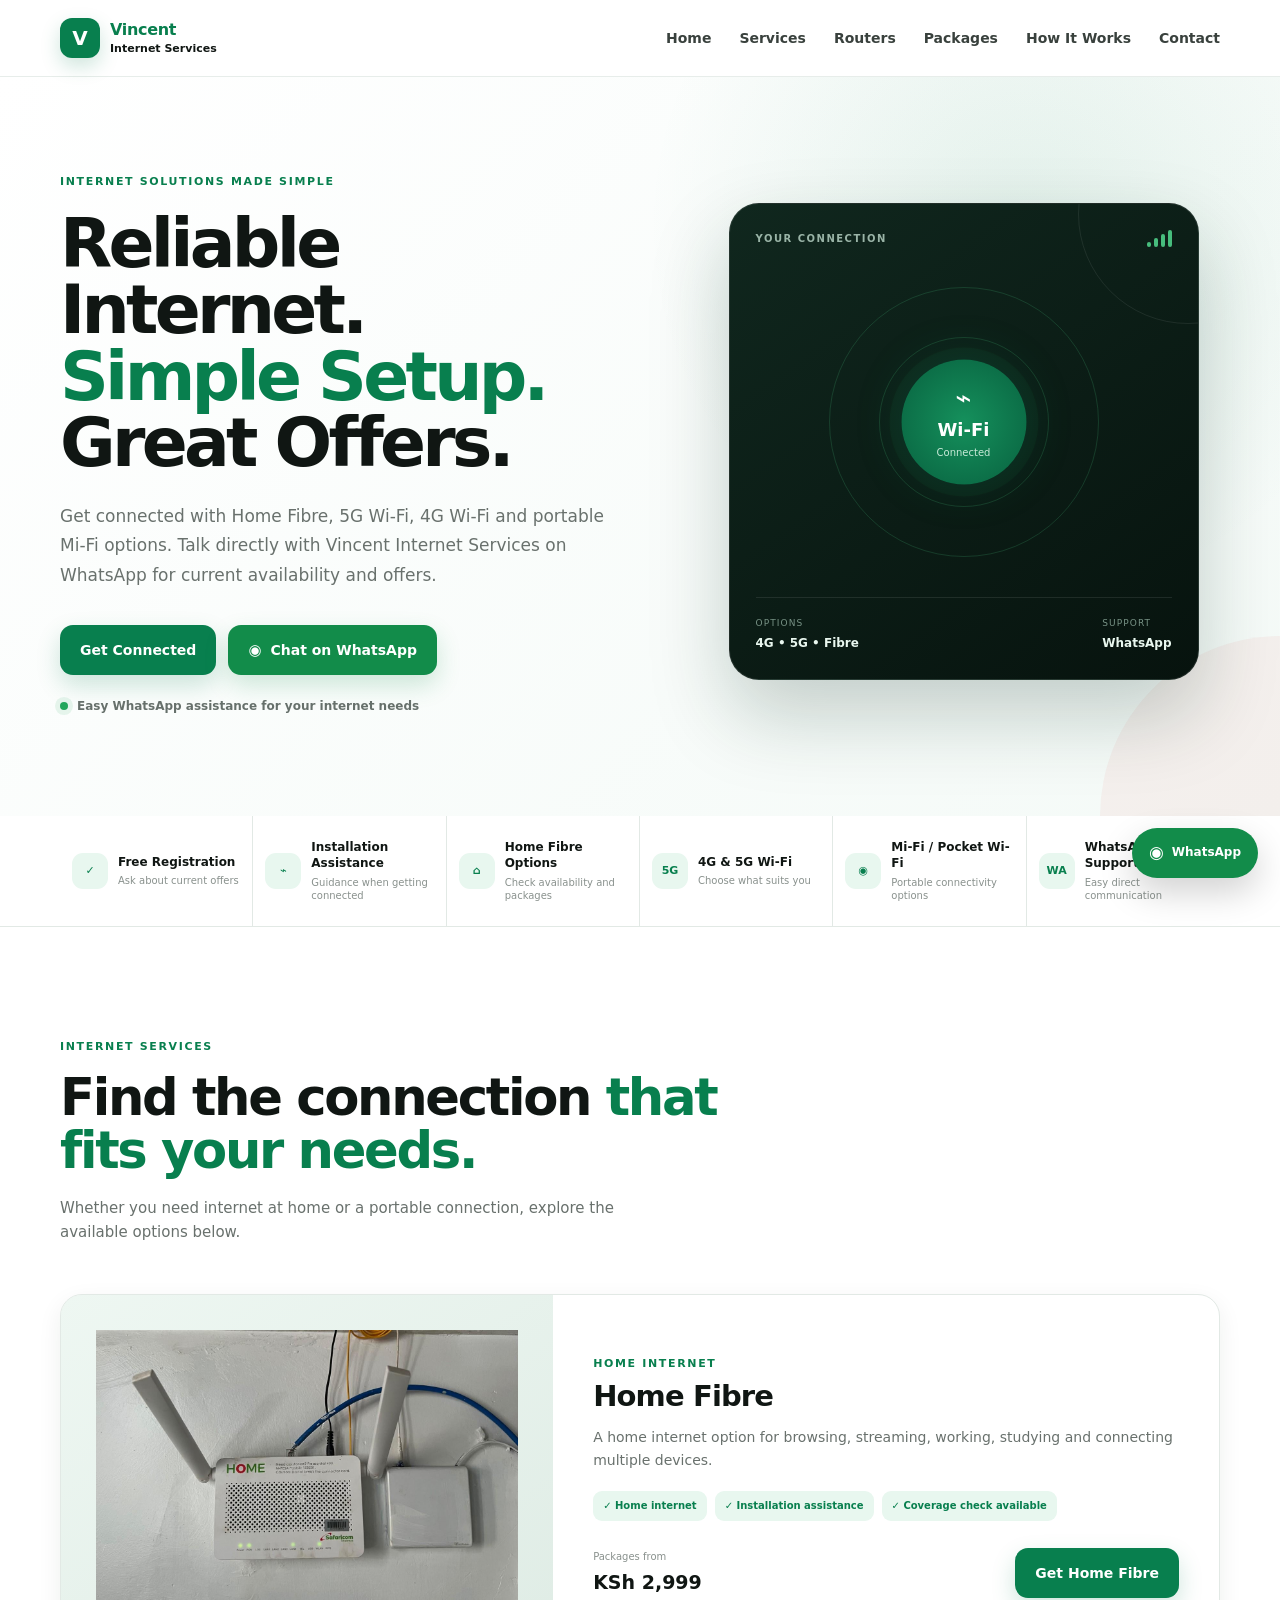
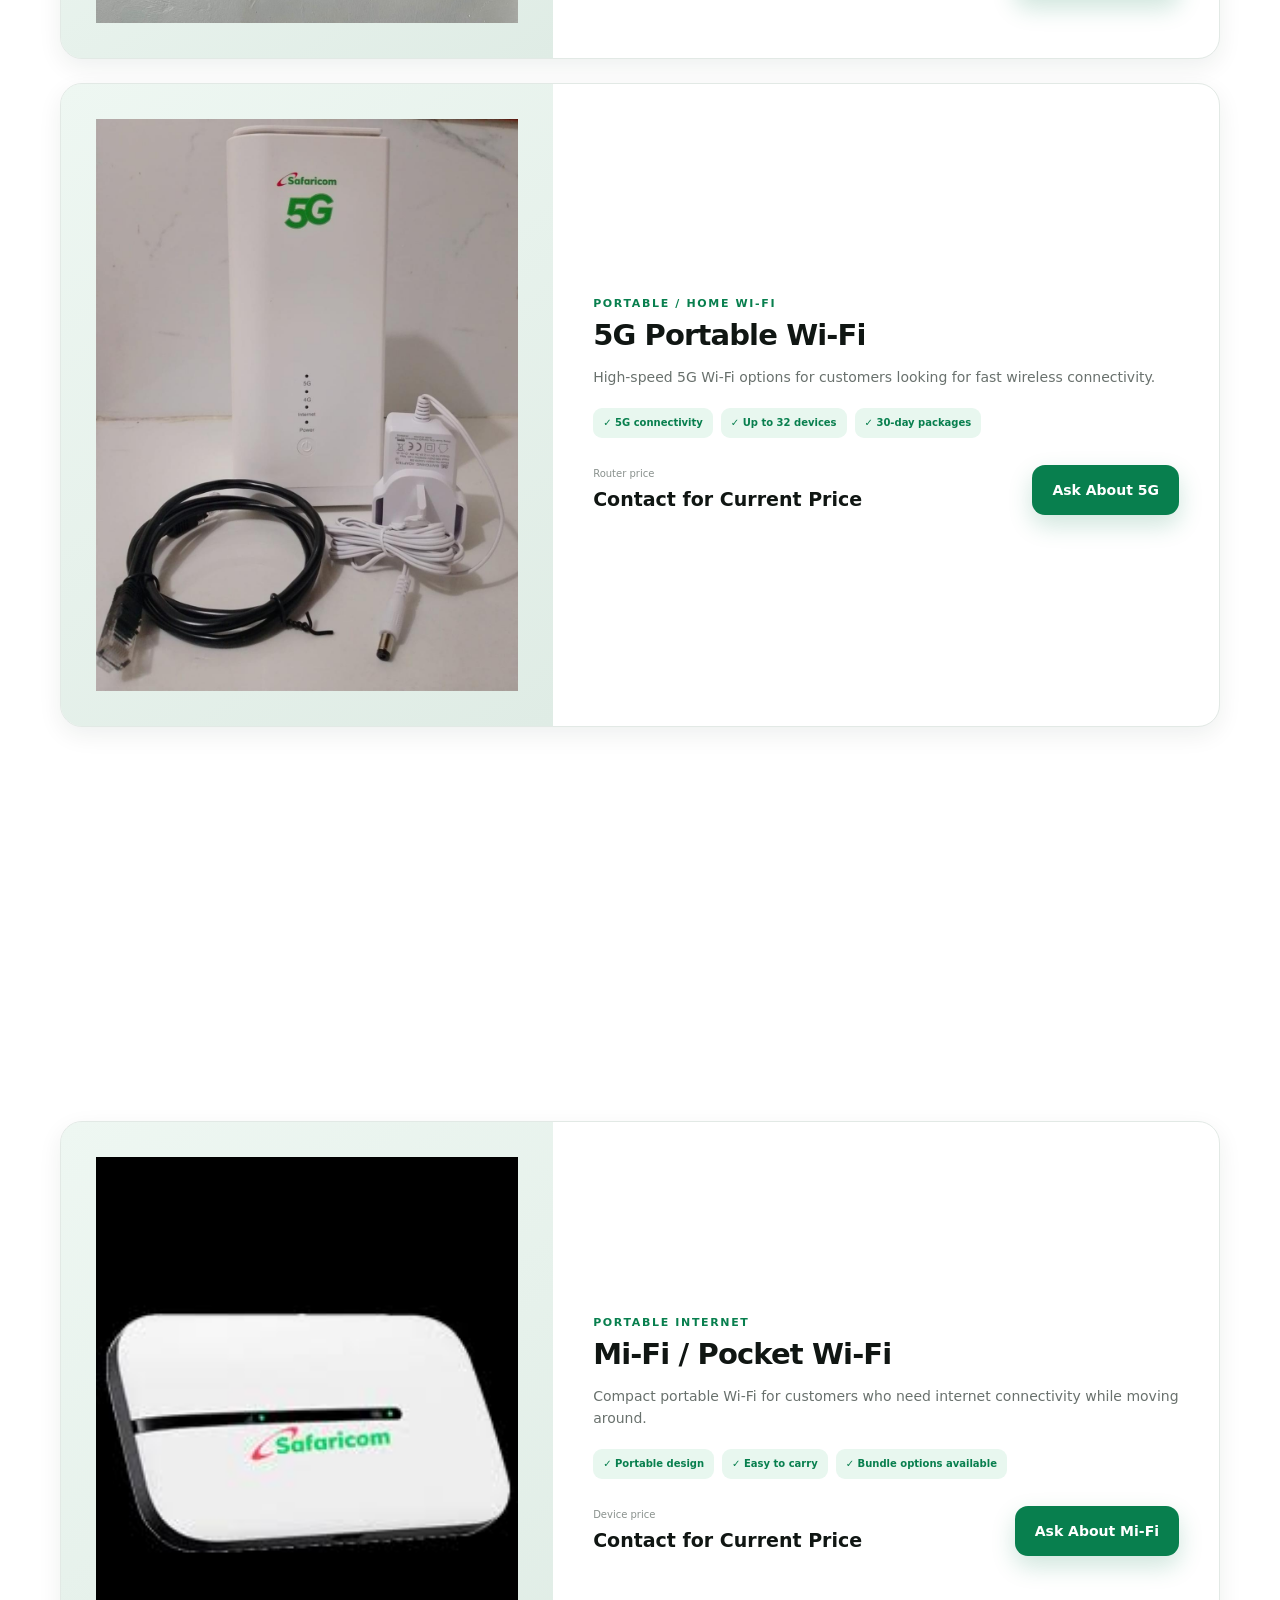
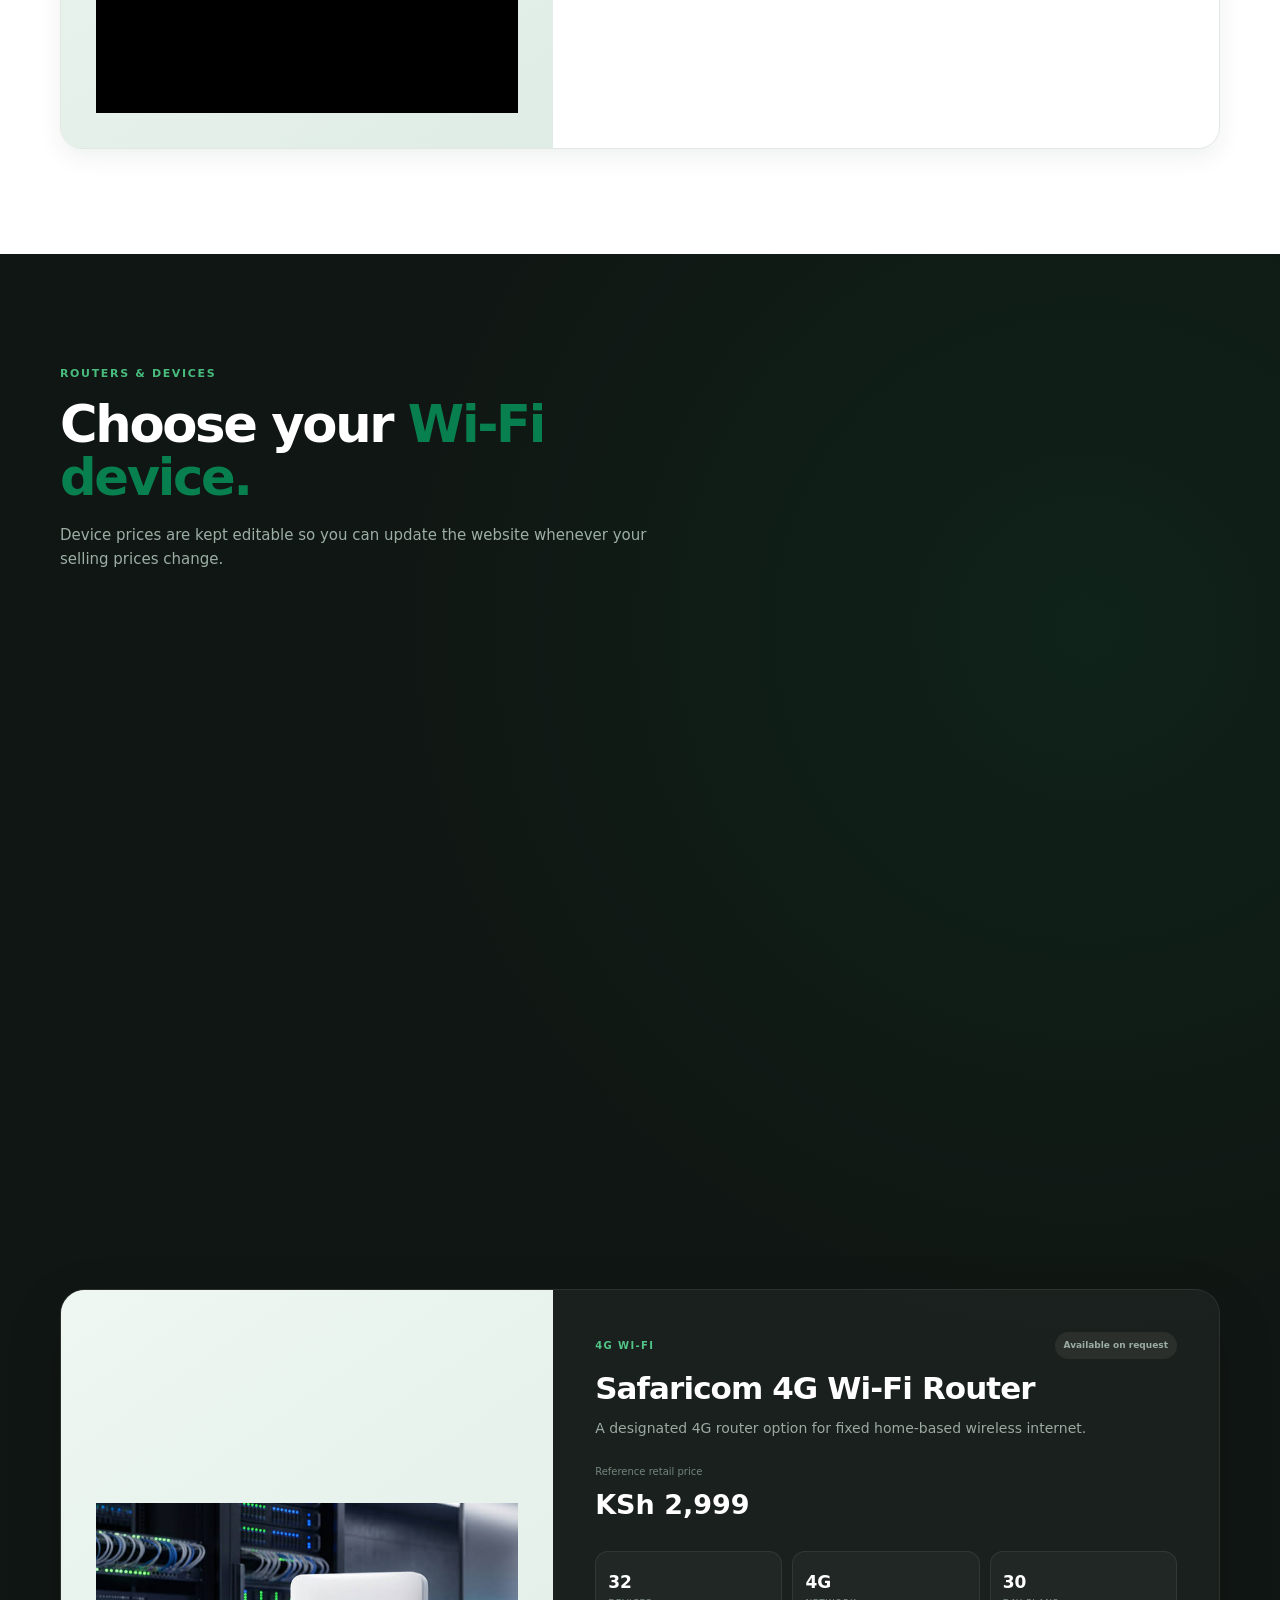
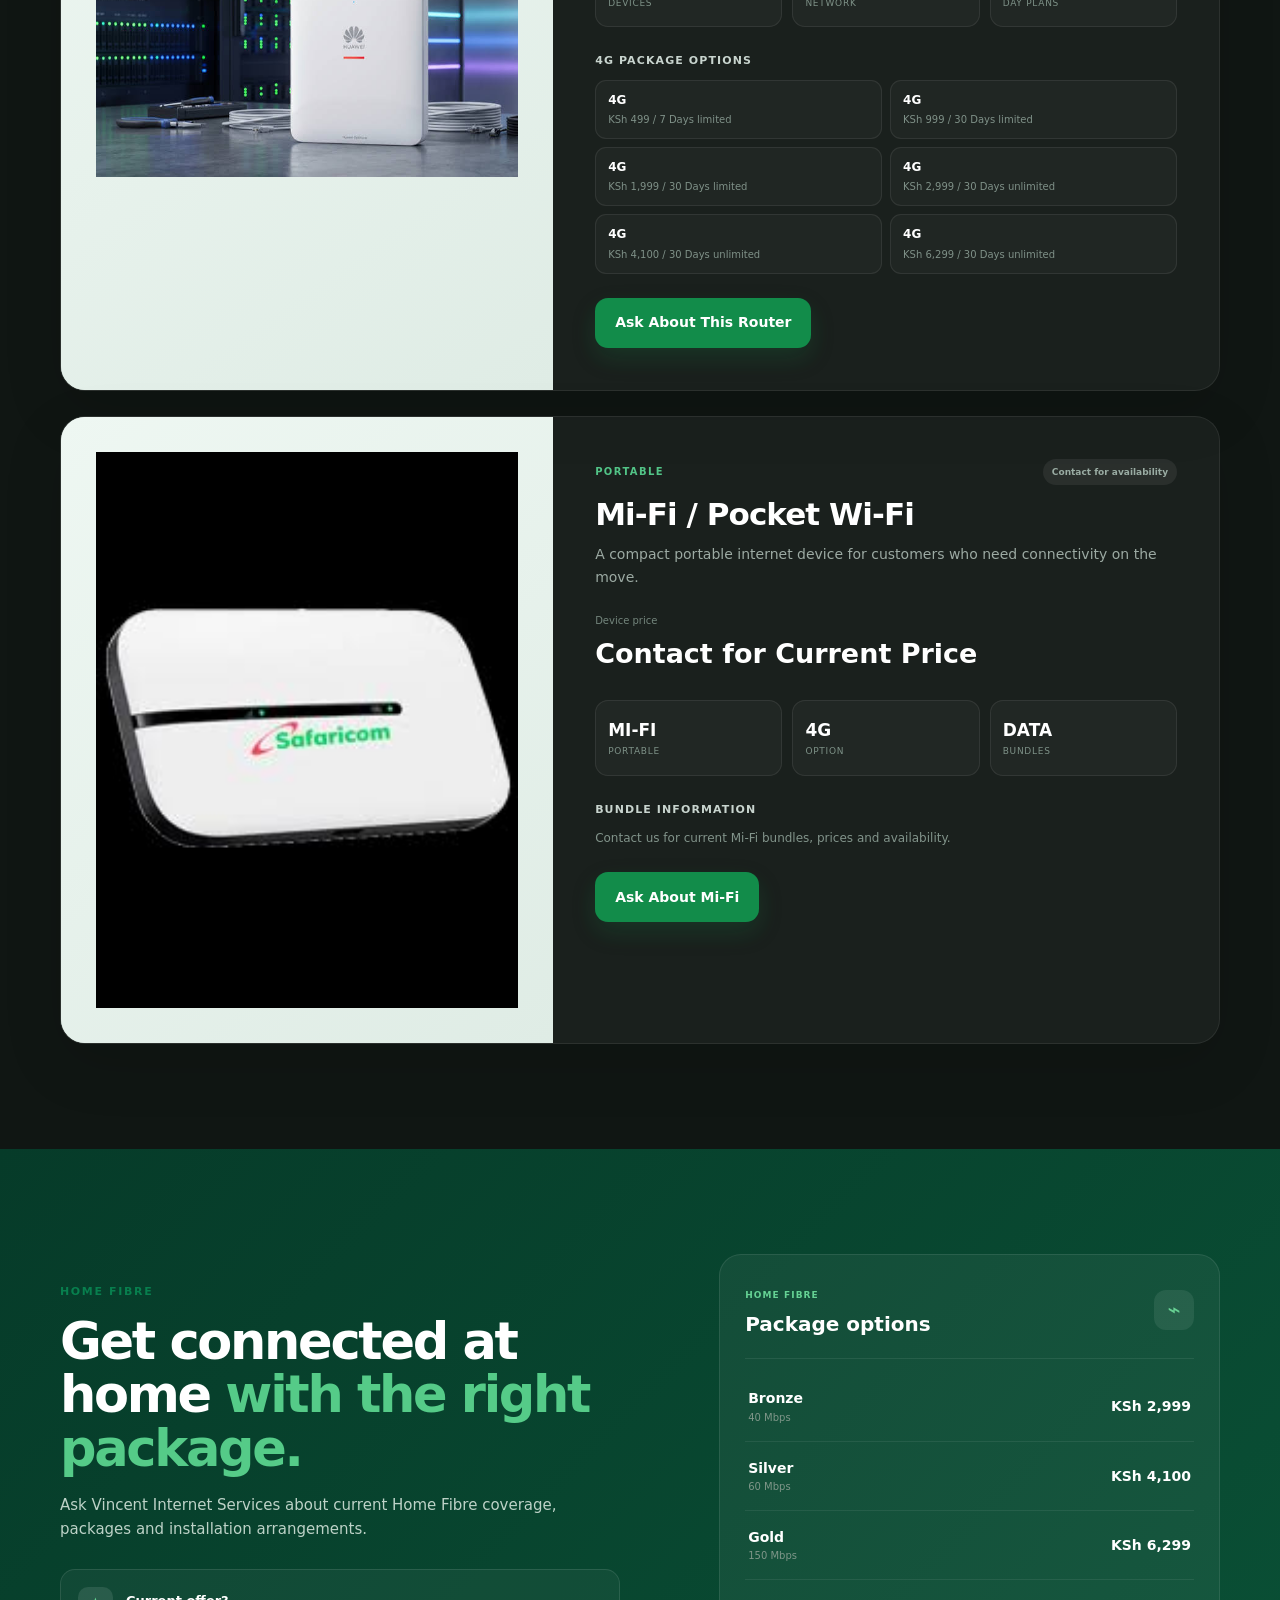
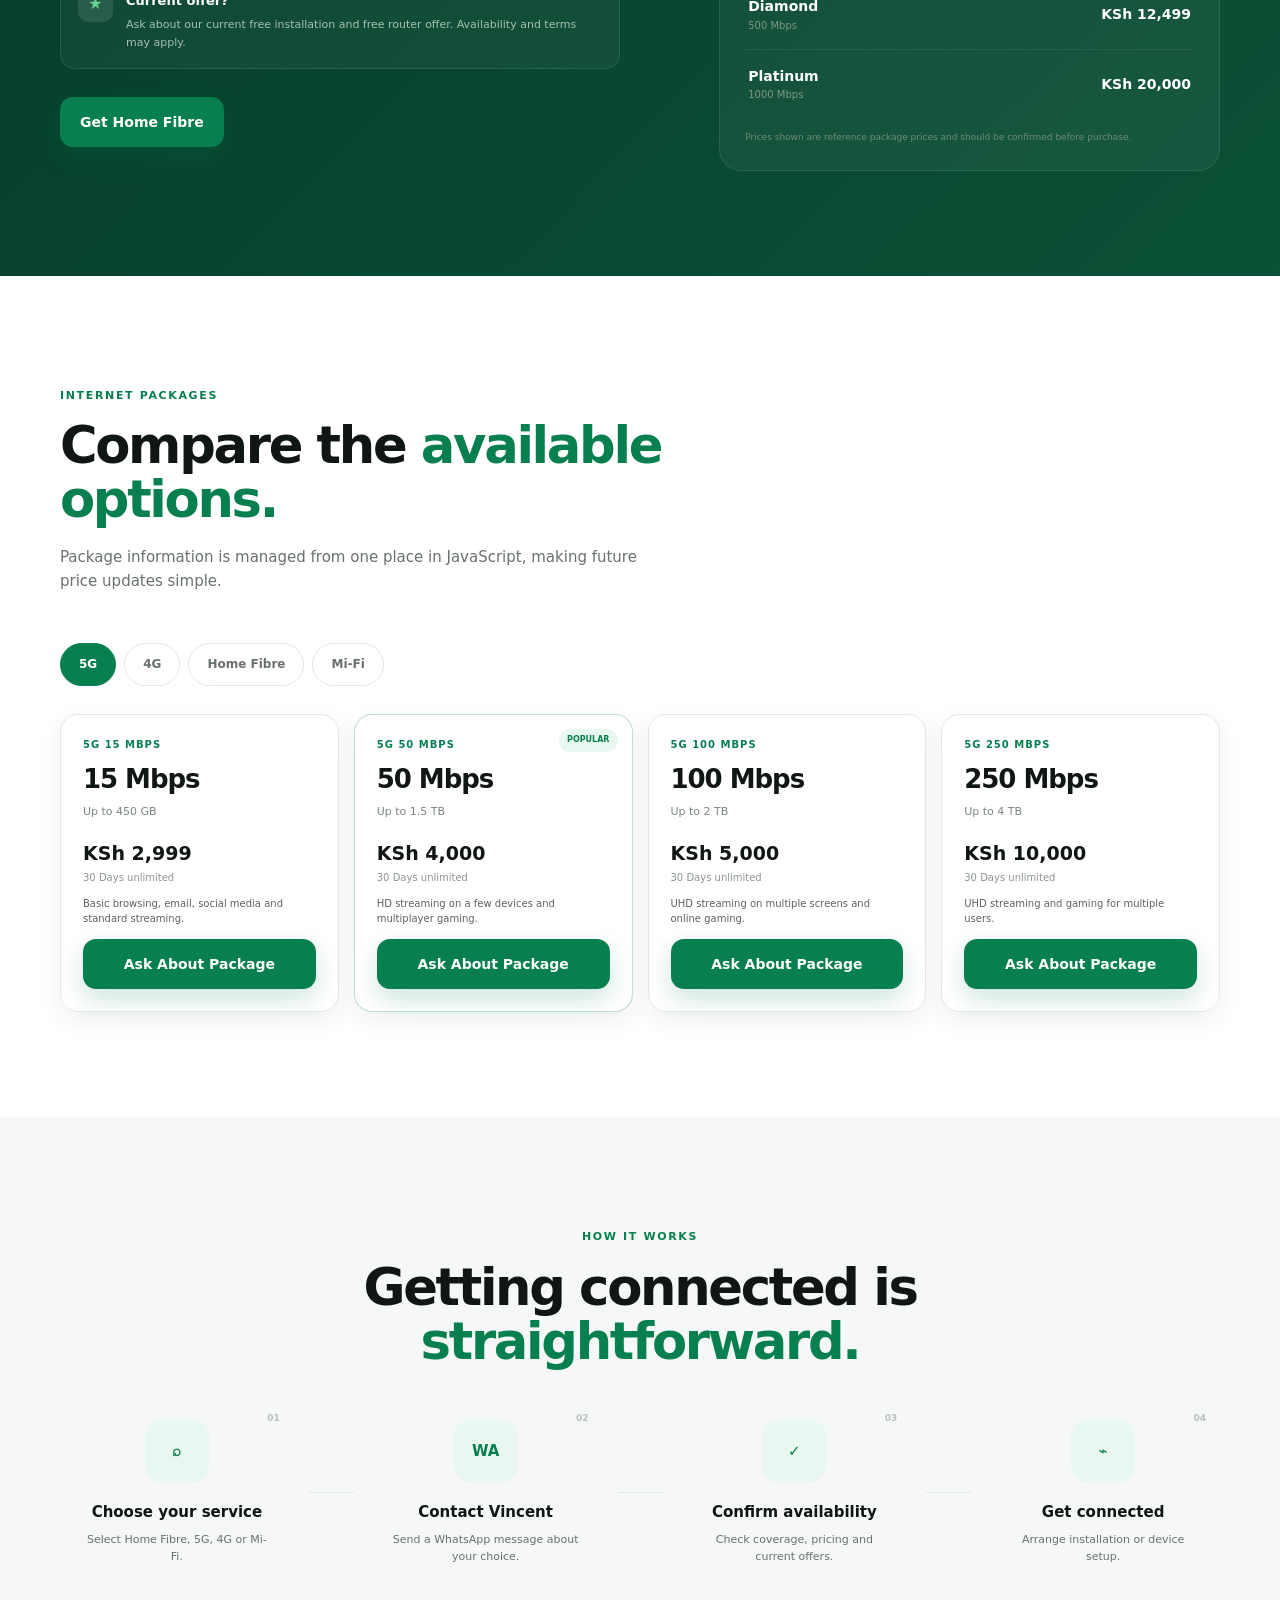
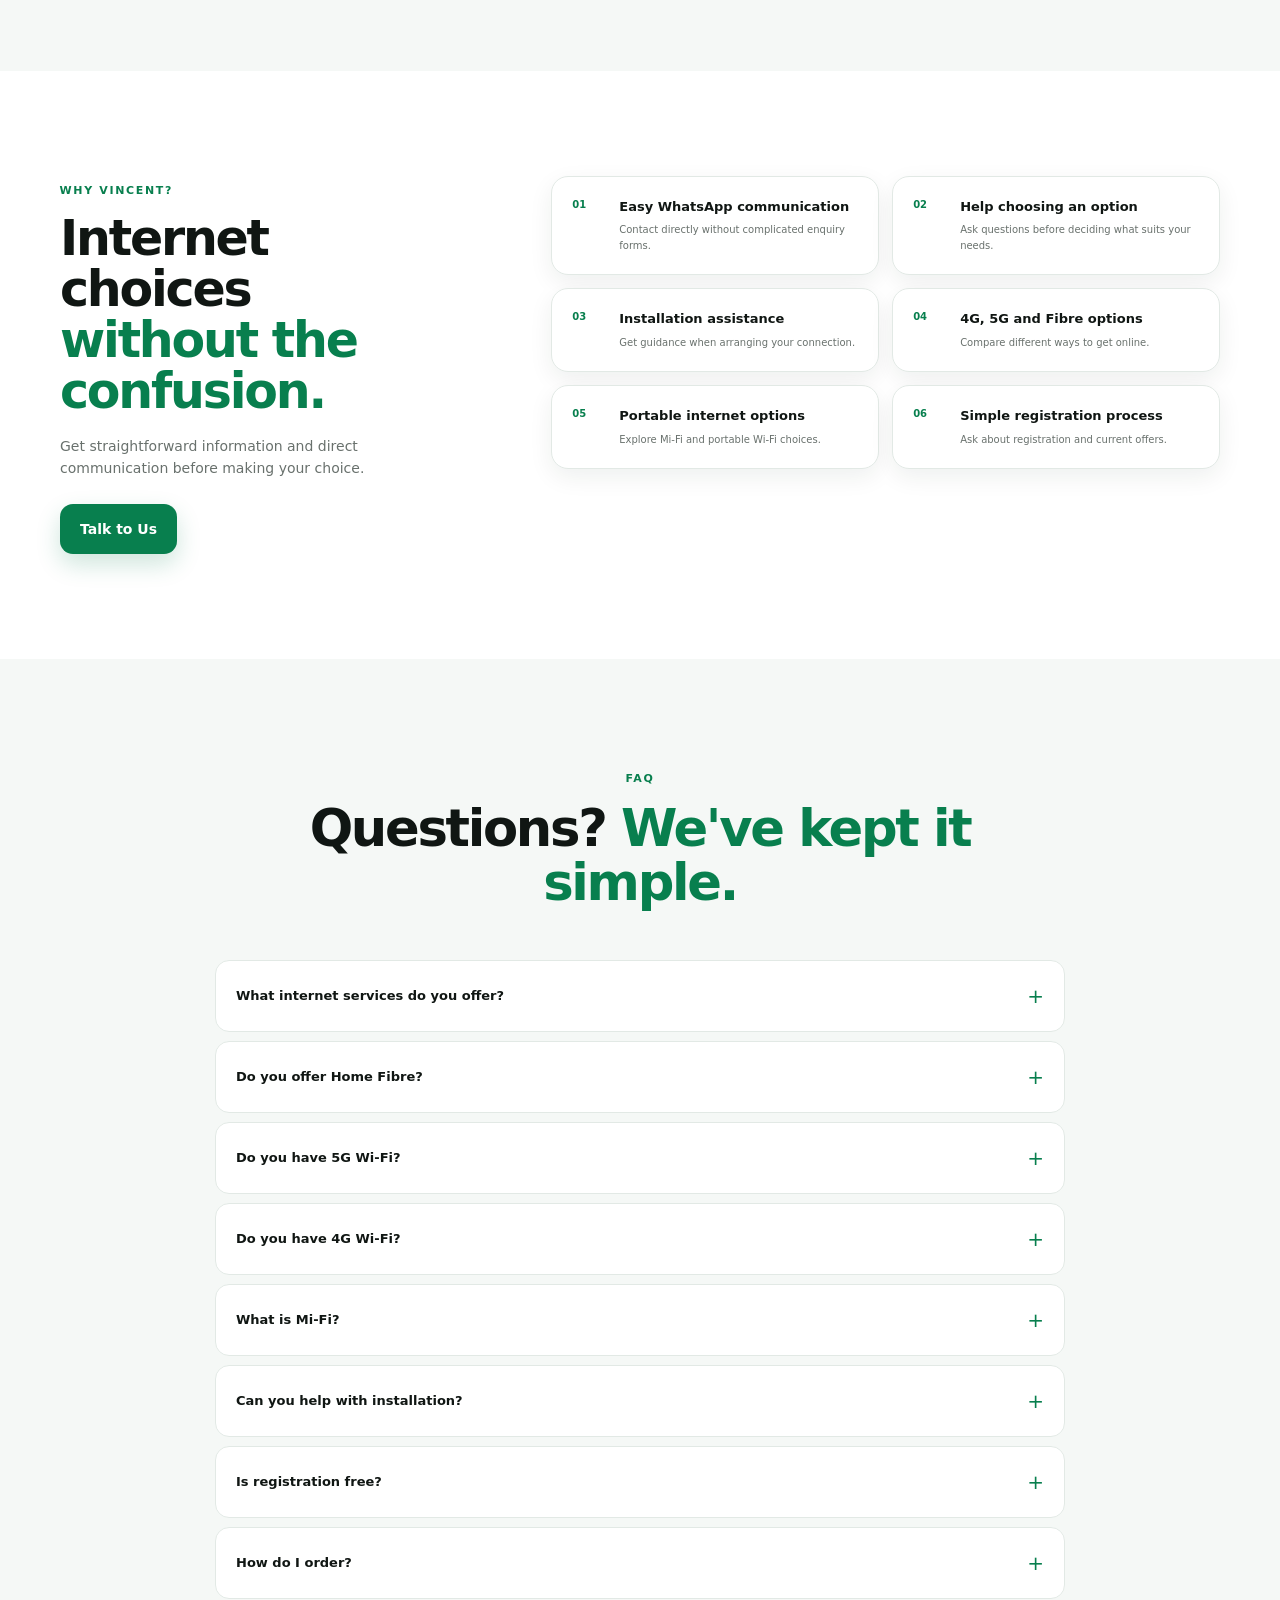
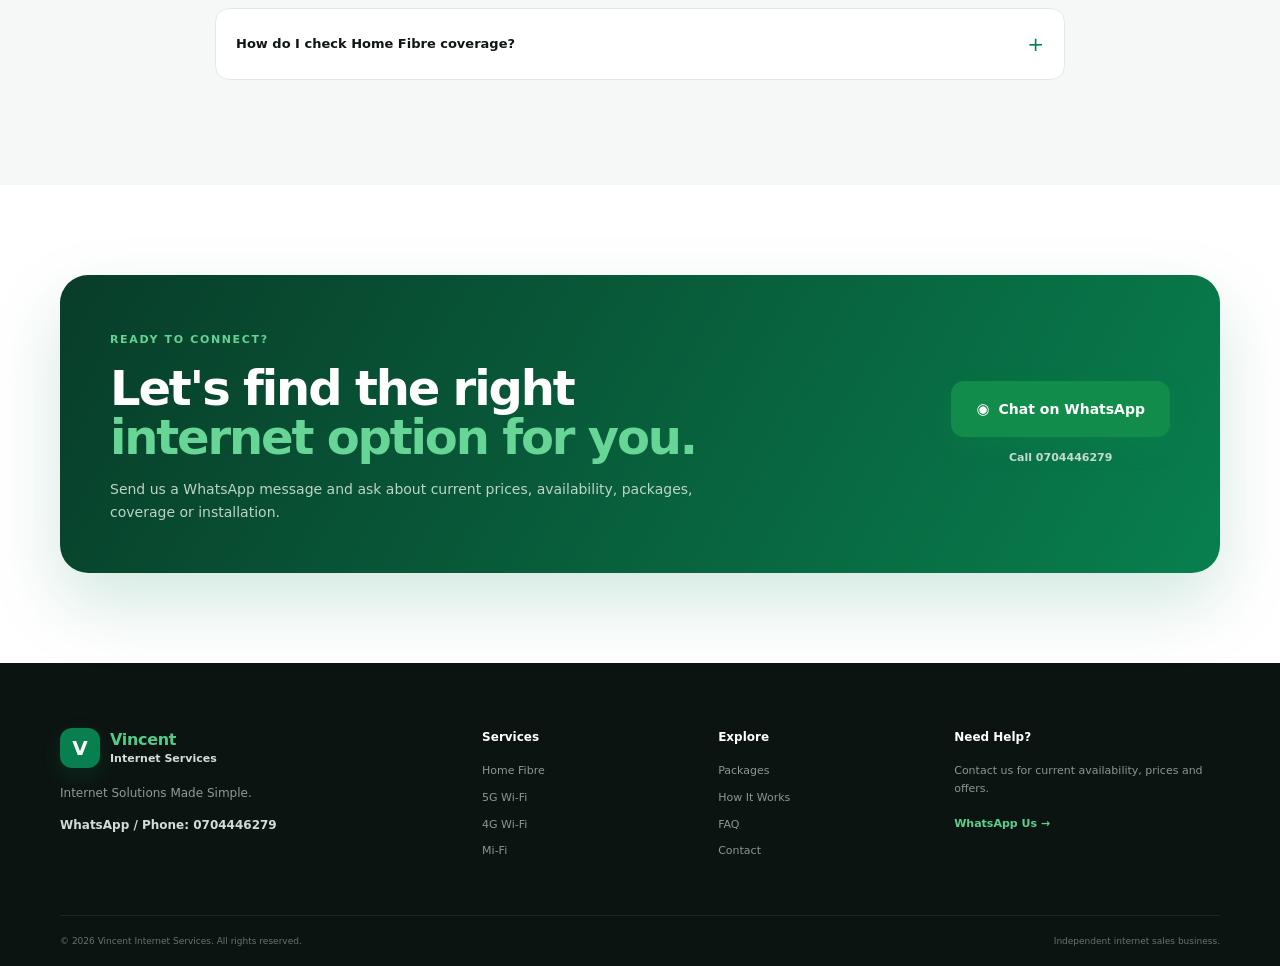
==== vincentinternetservice/vincent internet services/index.html @ bea6087c "Add files via upload" ====
<!DOCTYPE html>
<html lang="en">
<head>
    <meta charset="UTF-8">

    <meta
        name="viewport"
        content="width=device-width, initial-scale=1.0"
    >

    <meta
        name="description"
        content="Vincent Internet Services provides Home Fibre, 4G Wi-Fi, 5G Wi-Fi and Mi-Fi internet solutions with convenient WhatsApp support."
    >

    <meta
        name="theme-color"
        content="#087f4e"
    >

    <meta
        property="og:title"
        content="Vincent Internet Services | Home Fibre, 4G & 5G Wi-Fi Kenya"
    >

    <meta
        property="og:description"
        content="Explore Home Fibre, 4G Wi-Fi, 5G Wi-Fi and Mi-Fi options from Vincent Internet Services."
    >

    <meta
        property="og:type"
        content="website"
    >

    <!-- Replace this placeholder when the website has its own public image URL -->
    <meta
        property="og:image"
        content="images/social-preview.jpg"
    >

    <title>
        Vincent Internet Services | Home Fibre, 4G & 5G Wi-Fi Kenya
    </title>

    <link rel="stylesheet" href="style.css">
</head>

<body>

    <!-- =========================
         HEADER
    ========================== -->
    <header class="site-header" id="home">

        <div class="container nav-container">

            <a href="#home" class="brand" aria-label="Vincent Internet Services home">
                <span class="brand-mark">V</span>

                <span class="brand-text">
                    <strong>Vincent</strong>
                    <small>Internet Services</small>
                </span>
            </a>

            <button
                class="menu-toggle"
                id="menuToggle"
                type="button"
                aria-label="Open navigation menu"
                aria-expanded="false"
                aria-controls="mainNavigation"
            >
                <span></span>
                <span></span>
                <span></span>
            </button>

            <nav
                class="main-navigation"
                id="mainNavigation"
                aria-label="Main navigation"
            >
                <a href="#home">Home</a>
                <a href="#services">Services</a>
                <a href="#routers">Routers</a>
                <a href="#packages">Packages</a>
                <a href="#how-it-works">How It Works</a>
                <a href="#contact">Contact</a>
            </nav>

        </div>

    </header>


    <main>

        <!-- =========================
             HERO
        ========================== -->
        <section class="hero">

            <div class="container hero-grid">

                <div class="hero-content reveal">

                    <div class="eyebrow">
                        INTERNET SOLUTIONS MADE SIMPLE
                    </div>

                    <h1>
                        Reliable Internet.
                        <span>Simple Setup.</span>
                        Great Offers.
                    </h1>

                    <p class="hero-description">
                        Get connected with Home Fibre, 5G Wi-Fi,
                        4G Wi-Fi and portable Mi-Fi options.
                        Talk directly with Vincent Internet Services
                        on WhatsApp for current availability and offers.
                    </p>

                    <div class="hero-actions">

                        <a
                            href="#services"
                            class="btn btn-primary"
                        >
                            Get Connected
                        </a>

                        <a
                            href="#"
                            class="btn btn-whatsapp js-whatsapp"
                            data-message="Hello Vincent Internet Services, I would like to know more about your internet services."
                        >
                            <span class="wa-icon">◉</span>
                            Chat on WhatsApp
                        </a>

                    </div>

                    <div class="hero-note">
                        <span class="status-dot"></span>
                        Easy WhatsApp assistance for your internet needs
                    </div>

                </div>


                <div class="hero-visual reveal">

                    <div class="hero-card">

                        <div class="hero-card-top">
                            <span>YOUR CONNECTION</span>

                            <span class="signal-bars">
                                <i></i>
                                <i></i>
                                <i></i>
                                <i></i>
                            </span>
                        </div>

                        <div class="connection-orbit">

                            <div class="orbit orbit-one"></div>
                            <div class="orbit orbit-two"></div>

                            <div class="connection-core">
                                <span class="core-icon">⌁</span>
                                <strong>Wi-Fi</strong>
                                <small>Connected</small>
                            </div>

                        </div>

                        <div class="hero-card-bottom">

                            <div>
                                <small>OPTIONS</small>
                                <strong>4G • 5G • Fibre</strong>
                            </div>

                            <div>
                                <small>SUPPORT</small>
                                <strong>WhatsApp</strong>
                            </div>

                        </div>

                    </div>

                </div>

            </div>

        </section>


        <!-- =========================
             QUICK BENEFITS
        ========================== -->
        <section class="benefits">

            <div class="container benefits-grid">

                <div class="benefit-item reveal">
                    <span class="benefit-icon">✓</span>
                    <div>
                        <strong>Free Registration</strong>
                        <span>Ask about current offers</span>
                    </div>
                </div>

                <div class="benefit-item reveal">
                    <span class="benefit-icon">⌁</span>
                    <div>
                        <strong>Installation Assistance</strong>
                        <span>Guidance when getting connected</span>
                    </div>
                </div>

                <div class="benefit-item reveal">
                    <span class="benefit-icon">⌂</span>
                    <div>
                        <strong>Home Fibre Options</strong>
                        <span>Check availability and packages</span>
                    </div>
                </div>

                <div class="benefit-item reveal">
                    <span class="benefit-icon">5G</span>
                    <div>
                        <strong>4G & 5G Wi-Fi</strong>
                        <span>Choose what suits you</span>
                    </div>
                </div>

                <div class="benefit-item reveal">
                    <span class="benefit-icon">◉</span>
                    <div>
                        <strong>Mi-Fi / Pocket Wi-Fi</strong>
                        <span>Portable connectivity options</span>
                    </div>
                </div>

                <div class="benefit-item reveal">
                    <span class="benefit-icon">WA</span>
                    <div>
                        <strong>WhatsApp Support</strong>
                        <span>Easy direct communication</span>
                    </div>
                </div>

            </div>

        </section>


        <!-- =========================
             SERVICES
        ========================== -->
        <section class="section" id="services">

            <div class="container">

                <div class="section-heading reveal">

                    <span class="section-label">
                        INTERNET SERVICES
                    </span>

                    <h2>
                        Find the connection
                        <span>that fits your needs.</span>
                    </h2>

                    <p>
                        Whether you need internet at home or a portable
                        connection, explore the available options below.
                    </p>

                </div>


                <div class="service-list">

                    <!-- HOME FIBRE -->
                    <article class="service-card reveal">

                        <div class="service-image">

                            <img
                                src="images/home-fibre.jpg"
                                alt="Home Fibre internet service"
                                loading="lazy"
                                class="product-image"
                            >

                            <div class="image-fallback">
                                <span>HOME</span>
                                <strong>FIBRE</strong>
                            </div>

                        </div>

                        <div class="service-content">

                            <span class="card-label">
                                HOME INTERNET
                            </span>

                            <h3>Home Fibre</h3>

                            <p>
                                A home internet option for browsing,
                                streaming, working, studying and connecting
                                multiple devices.
                            </p>

                            <div class="feature-list">
                                <span>✓ Home internet</span>
                                <span>✓ Installation assistance</span>
                                <span>✓ Coverage check available</span>
                            </div>

                            <div class="service-bottom">

                                <div class="price-text">
                                    <small>Packages from</small>
                                    <strong>KSh 2,999</strong>
                                </div>

                                <a
                                    href="#"
                                    class="btn btn-primary js-whatsapp"
                                    data-message="Hello Vincent Internet Services, I would like to get Home Fibre. Please help me check coverage, available packages and installation."
                                >
                                    Get Home Fibre
                                </a>

                            </div>

                        </div>

                    </article>


                    <!-- 5G -->
                    <article class="service-card reveal">

                        <div class="service-image">

                            <img
                                src="images/5g-router.jpg"
                                alt="5G Wi-Fi router"
                                loading="lazy"
                                class="product-image"
                            >

                            <div class="image-fallback">
                                <span>5G</span>
                                <strong>WI-FI</strong>
                            </div>

                        </div>

                        <div class="service-content">

                            <span class="card-label">
                                PORTABLE / HOME WI-FI
                            </span>

                            <h3>5G Portable Wi-Fi</h3>

                            <p>
                                High-speed 5G Wi-Fi options for customers
                                looking for fast wireless connectivity.
                            </p>

                            <div class="feature-list">
                                <span>✓ 5G connectivity</span>
                                <span>✓ Up to 32 devices</span>
                                <span>✓ 30-day packages</span>
                            </div>

                            <div class="service-bottom">

                                <div class="price-text">
                                    <small>Router price</small>
                                    <strong data-product-price="router-5g">
                                        Contact
                                    </strong>
                                </div>

                                <a
                                    href="#"
                                    class="btn btn-primary js-whatsapp"
                                    data-message="Hello Vincent Internet Services, I am interested in the 5G Portable Wi-Fi Router. Please send me the current price, available packages and installation/setup information."
                                >
                                    Ask About 5G
                                </a>

                            </div>

                        </div>

                    </article>


                    <!-- 4G -->
                    <article class="service-card reveal">

                        <div class="service-image">

                            <img
                                src="images/4g-router.jpg"
                                alt="4G Wi-Fi router"
                                loading="lazy"
                                class="product-image"
                            >

                            <div class="image-fallback">
                                <span>4G</span>
                                <strong>WI-FI</strong>
                            </div>

                        </div>

                        <div class="service-content">

                            <span class="card-label">
                                HOME WI-FI
                            </span>

                            <h3>4G Wi-Fi</h3>

                            <p>
                                A fixed home-based wireless internet option
                                using 4G connectivity and a designated router.
                            </p>

                            <div class="feature-list">
                                <span>✓ 4G connectivity</span>
                                <span>✓ Up to 32 devices</span>
                                <span>✓ Multiple bundle options</span>
                            </div>

                            <div class="service-bottom">

                                <div class="price-text">
                                    <small>Router price</small>
                                    <strong data-product-price="router-4g">
                                        KSh 2,999
                                    </strong>
                                </div>

                                <a
                                    href="#"
                                    class="btn btn-primary js-whatsapp"
                                    data-message="Hello Vincent Internet Services, I am interested in the 4G Wi-Fi Router. Please send me the current price and available internet packages."
                                >
                                    Ask About 4G
                                </a>

                            </div>

                        </div>

                    </article>


                    <!-- MIFI -->
                    <article class="service-card reveal">

                        <div class="service-image">

                            <img
                                src="images/mifi.jpg"
                                alt="Mi-Fi pocket Wi-Fi device"
                                loading="lazy"
                                class="product-image"
                            >

                            <div class="image-fallback">
                                <span>MI-FI</span>
                                <strong>POCKET</strong>
                            </div>

                        </div>

                        <div class="service-content">

                            <span class="card-label">
                                PORTABLE INTERNET
                            </span>

                            <h3>Mi-Fi / Pocket Wi-Fi</h3>

                            <p>
                                Compact portable Wi-Fi for customers who need
                                internet connectivity while moving around.
                            </p>

                            <div class="feature-list">
                                <span>✓ Portable design</span>
                                <span>✓ Easy to carry</span>
                                <span>✓ Bundle options available</span>
                            </div>

                            <div class="service-bottom">

                                <div class="price-text">
                                    <small>Device price</small>
                                    <strong data-product-price="mifi">
                                        Contact for Current Price
                                    </strong>
                                </div>

                                <a
                                    href="#"
                                    class="btn btn-primary js-whatsapp"
                                    data-message="Hello Vincent Internet Services, I am interested in a Mi-Fi / Pocket Wi-Fi. Please send me the current price and available bundles."
                                >
                                    Ask About Mi-Fi
                                </a>

                            </div>

                        </div>

                    </article>

                </div>

            </div>

        </section>


        <!-- =========================
             ROUTERS
        ========================== -->
        <section class="section section-dark" id="routers">

            <div class="container">

                <div class="section-heading light reveal">

                    <span class="section-label">
                        ROUTERS & DEVICES
                    </span>

                    <h2>
                        Choose your
                        <span>Wi-Fi device.</span>
                    </h2>

                    <p>
                        Device prices are kept editable so you can update
                        the website whenever your selling prices change.
                    </p>

                </div>


                <div class="product-stack">

                    <!-- 5G ROUTER -->
                    <article class="product-card reveal">

                        <div class="product-photo">

                            <img
                                src="images/5g-router.jpg"
                                alt="Safaricom 5G Wi-Fi Router"
                                loading="lazy"
                                class="product-image"
                            >

                            <div class="image-fallback">
                                <span>5G</span>
                                <strong>ROUTER</strong>
                            </div>

                        </div>

                        <div class="product-details">

                            <div class="product-header">

                                <span class="product-tag">
                                    5G WI-FI
                                </span>

                                <span class="availability">
                                    Available on request
                                </span>

                            </div>

                            <h3>Safaricom 5G Wi-Fi Router</h3>

                            <p>
                                A 5G Wi-Fi router option designed for
                                wireless home connectivity.
                            </p>

                            <div class="product-price">

                                <small>Device price</small>

                                <strong data-product-price="router-5g">
                                    Contact for Current Price
                                </strong>

                            </div>

                            <div class="product-features">

                                <div>
                                    <span>32</span>
                                    <small>devices</small>
                                </div>

                                <div>
                                    <span>5G</span>
                                    <small>connectivity</small>
                                </div>

                                <div>
                                    <span>30</span>
                                    <small>day plans</small>
                                </div>

                            </div>

                            <div class="product-plans">

                                <h4>Available 5G packages</h4>

                                <div id="router5gPlans" class="mini-plans">
                                    <!-- Generated by JavaScript -->
                                </div>

                            </div>

                            <a
                                href="#"
                                class="btn btn-whatsapp js-whatsapp"
                                data-message="Hello Vincent Internet Services, I am interested in the 5G Portable Wi-Fi Router. Please send me the current price, available packages and installation/setup information."
                            >
                                Ask About This Router
                            </a>

                        </div>

                    </article>


                    <!-- 4G ROUTER -->
                    <article class="product-card reveal">

                        <div class="product-photo">

                            <img
                                src="images/4g-router.jpg"
                                alt="Safaricom 4G Wi-Fi Router"
                                loading="lazy"
                                class="product-image"
                            >

                            <div class="image-fallback">
                                <span>4G</span>
                                <strong>ROUTER</strong>
                            </div>

                        </div>

                        <div class="product-details">

                            <div class="product-header">

                                <span class="product-tag">
                                    4G WI-FI
                                </span>

                                <span class="availability">
                                    Available on request
                                </span>

                            </div>

                            <h3>Safaricom 4G Wi-Fi Router</h3>

                            <p>
                                A designated 4G router option for fixed
                                home-based wireless internet.
                            </p>

                            <div class="product-price">

                                <small>Reference retail price</small>

                                <strong data-product-price="router-4g">
                                    KSh 2,999
                                </strong>

                            </div>

                            <div class="product-features">

                                <div>
                                    <span>32</span>
                                    <small>devices</small>
                                </div>

                                <div>
                                    <span>4G</span>
                                    <small>network</small>
                                </div>

                                <div>
                                    <span>30</span>
                                    <small>day plans</small>
                                </div>

                            </div>

                            <div class="product-plans">

                                <h4>4G package options</h4>

                                <div id="router4gPlans" class="mini-plans">
                                    <!-- Generated by JavaScript -->
                                </div>

                            </div>

                            <a
                                href="#"
                                class="btn btn-whatsapp js-whatsapp"
                                data-message="Hello Vincent Internet Services, I am interested in the 4G Wi-Fi Router. Please send me the current price and available internet packages."
                            >
                                Ask About This Router
                            </a>

                        </div>

                    </article>


                    <!-- MIFI -->
                    <article class="product-card reveal">

                        <div class="product-photo">

                            <img
                                src="images/mifi.jpg"
                                alt="Mi-Fi Pocket Wi-Fi device"
                                loading="lazy"
                                class="product-image"
                            >

                            <div class="image-fallback">
                                <span>MI-FI</span>
                                <strong>DEVICE</strong>
                            </div>

                        </div>

                        <div class="product-details">

                            <div class="product-header">

                                <span class="product-tag">
                                    PORTABLE
                                </span>

                                <span class="availability">
                                    Contact for availability
                                </span>

                            </div>

                            <h3>Mi-Fi / Pocket Wi-Fi</h3>

                            <p>
                                A compact portable internet device for
                                customers who need connectivity on the move.
                            </p>

                            <div class="product-price">

                                <small>Device price</small>

                                <strong data-product-price="mifi">
                                    Contact for Current Price
                                </strong>

                            </div>

                            <div class="product-features">

                                <div>
                                    <span>MI-FI</span>
                                    <small>portable</small>
                                </div>

                                <div>
                                    <span>4G</span>
                                    <small>option</small>
                                </div>

                                <div>
                                    <span>DATA</span>
                                    <small>bundles</small>
                                </div>

                            </div>

                            <div class="product-plans">

                                <h4>Bundle information</h4>

                                <p class="contact-price">
                                    Contact us for current Mi-Fi bundles,
                                    prices and availability.
                                </p>

                            </div>

                            <a
                                href="#"
                                class="btn btn-whatsapp js-whatsapp"
                                data-message="Hello Vincent Internet Services, I am interested in a Mi-Fi / Pocket Wi-Fi. Please send me the current price and available bundles."
                            >
                                Ask About Mi-Fi
                            </a>

                        </div>

                    </article>

                </div>

            </div>

        </section>


        <!-- =========================
             HOME FIBRE OFFER
        ========================== -->
        <section class="fibre-offer">

            <div class="container fibre-grid">

                <div class="fibre-copy reveal">

                    <span class="section-label">
                        HOME FIBRE
                    </span>

                    <h2>
                        Get connected at home
                        <span>with the right package.</span>
                    </h2>

                    <p>
                        Ask Vincent Internet Services about current
                        Home Fibre coverage, packages and installation
                        arrangements.
                    </p>

                    <div class="offer-box">

                        <span class="offer-icon">★</span>

                        <div>
                            <strong>
                                Current offer?
                            </strong>

                            <p>
                                Ask about our current free installation
                                and free router offer. Availability and
                                terms may apply.
                            </p>
                        </div>

                    </div>

                    <a
                        href="#"
                        class="btn btn-primary js-whatsapp"
                        data-message="Hello Vincent Internet Services, I would like to get Home Fibre. Please help me check coverage, available packages and installation."
                    >
                        Get Home Fibre
                    </a>

                </div>


                <div class="fibre-card reveal">

                    <div class="fibre-card-header">

                        <div>
                            <small>HOME FIBRE</small>
                            <h3>Package options</h3>
                        </div>

                        <span class="wifi-symbol">⌁</span>

                    </div>

                    <div id="fibrePlans" class="fibre-plans">
                        <!-- Generated by JavaScript -->
                    </div>

                    <p class="small-disclaimer">
                        Prices shown are reference package prices and
                        should be confirmed before purchase.
                    </p>

                </div>

            </div>

        </section>


        <!-- =========================
             PACKAGES
        ========================== -->
        <section class="section" id="packages">

            <div class="container">

                <div class="section-heading reveal">

                    <span class="section-label">
                        INTERNET PACKAGES
                    </span>

                    <h2>
                        Compare the
                        <span>available options.</span>
                    </h2>

                    <p>
                        Package information is managed from one place
                        in JavaScript, making future price updates simple.
                    </p>

                </div>


                <div class="package-tabs reveal">

                    <button
                        type="button"
                        class="package-tab active"
                        data-package-tab="5g"
                    >
                        5G
                    </button>

                    <button
                        type="button"
                        class="package-tab"
                        data-package-tab="4g"
                    >
                        4G
                    </button>

                    <button
                        type="button"
                        class="package-tab"
                        data-package-tab="fibre"
                    >
                        Home Fibre
                    </button>

                    <button
                        type="button"
                        class="package-tab"
                        data-package-tab="mifi"
                    >
                        Mi-Fi
                    </button>

                </div>


                <div
                    id="packageContent"
                    class="package-grid reveal"
                >
                    <!-- Generated by JavaScript -->
                </div>

            </div>

        </section>


        <!-- =========================
             HOW IT WORKS
        ========================== -->
        <section class="section section-soft" id="how-it-works">

            <div class="container">

                <div class="section-heading centered reveal">

                    <span class="section-label">
                        HOW IT WORKS
                    </span>

                    <h2>
                        Getting connected is
                        <span>straightforward.</span>
                    </h2>

                </div>


                <div class="steps">

                    <div class="step reveal">

                        <span class="step-number">01</span>

                        <div class="step-icon">⌕</div>

                        <h3>Choose your service</h3>

                        <p>
                            Select Home Fibre, 5G, 4G or Mi-Fi.
                        </p>

                    </div>


                    <div class="step-line"></div>


                    <div class="step reveal">

                        <span class="step-number">02</span>

                        <div class="step-icon">WA</div>

                        <h3>Contact Vincent</h3>

                        <p>
                            Send a WhatsApp message about your choice.
                        </p>

                    </div>


                    <div class="step-line"></div>


                    <div class="step reveal">

                        <span class="step-number">03</span>

                        <div class="step-icon">✓</div>

                        <h3>Confirm availability</h3>

                        <p>
                            Check coverage, pricing and current offers.
                        </p>

                    </div>


                    <div class="step-line"></div>


                    <div class="step reveal">

                        <span class="step-number">04</span>

                        <div class="step-icon">⌁</div>

                        <h3>Get connected</h3>

                        <p>
                            Arrange installation or device setup.
                        </p>

                    </div>

                </div>

            </div>

        </section>


        <!-- =========================
             WHY CHOOSE US
        ========================== -->
        <section class="section">

            <div class="container why-grid">

                <div class="why-intro reveal">

                    <span class="section-label">
                        WHY VINCENT?
                    </span>

                    <h2>
                        Internet choices
                        <span>without the confusion.</span>
                    </h2>

                    <p>
                        Get straightforward information and direct
                        communication before making your choice.
                    </p>

                    <a
                        href="#"
                        class="btn btn-primary js-whatsapp"
                        data-message="Hello Vincent Internet Services, I would like to know more about your internet services."
                    >
                        Talk to Us
                    </a>

                </div>


                <div class="why-list">

                    <div class="why-item reveal">
                        <span>01</span>
                        <div>
                            <h3>Easy WhatsApp communication</h3>
                            <p>
                                Contact directly without complicated
                                enquiry forms.
                            </p>
                        </div>
                    </div>

                    <div class="why-item reveal">
                        <span>02</span>
                        <div>
                            <h3>Help choosing an option</h3>
                            <p>
                                Ask questions before deciding what suits
                                your needs.
                            </p>
                        </div>
                    </div>

                    <div class="why-item reveal">
                        <span>03</span>
                        <div>
                            <h3>Installation assistance</h3>
                            <p>
                                Get guidance when arranging your connection.
                            </p>
                        </div>
                    </div>

                    <div class="why-item reveal">
                        <span>04</span>
                        <div>
                            <h3>4G, 5G and Fibre options</h3>
                            <p>
                                Compare different ways to get online.
                            </p>
                        </div>
                    </div>

                    <div class="why-item reveal">
                        <span>05</span>
                        <div>
                            <h3>Portable internet options</h3>
                            <p>
                                Explore Mi-Fi and portable Wi-Fi choices.
                            </p>
                        </div>
                    </div>

                    <div class="why-item reveal">
                        <span>06</span>
                        <div>
                            <h3>Simple registration process</h3>
                            <p>
                                Ask about registration and current offers.
                            </p>
                        </div>
                    </div>

                </div>

            </div>

        </section>


        <!-- =========================
             FAQ
        ========================== -->
        <section class="section section-soft" id="faq">

            <div class="container faq-container">

                <div class="section-heading centered reveal">

                    <span class="section-label">
                        FAQ
                    </span>

                    <h2>
                        Questions?
                        <span>We've kept it simple.</span>
                    </h2>

                </div>


                <div class="faq-list">

                    <article class="faq-item reveal">

                        <button
                            type="button"
                            class="faq-question"
                            aria-expanded="false"
                        >
                            <span>What internet services do you offer?</span>
                            <span class="faq-plus">+</span>
                        </button>

                        <div class="faq-answer">
                            <p>
                                We offer Home Fibre, 5G Wi-Fi, 4G Wi-Fi
                                and Mi-Fi / Pocket Wi-Fi options.
                            </p>
                        </div>

                    </article>


                    <article class="faq-item reveal">

                        <button
                            type="button"
                            class="faq-question"
                            aria-expanded="false"
                        >
                            <span>Do you offer Home Fibre?</span>
                            <span class="faq-plus">+</span>
                        </button>

                        <div class="faq-answer">
                            <p>
                                Yes. Contact us to check coverage,
                                available packages and installation options.
                            </p>
                        </div>

                    </article>


                    <article class="faq-item reveal">

                        <button
                            type="button"
                            class="faq-question"
                            aria-expanded="false"
                        >
                            <span>Do you have 5G Wi-Fi?</span>
                            <span class="faq-plus">+</span>
                        </button>

                        <div class="faq-answer">
                            <p>
                                5G Wi-Fi options are available subject
                                to current stock and service availability.
                            </p>
                        </div>

                    </article>


                    <article class="faq-item reveal">

                        <button
                            type="button"
                            class="faq-question"
                            aria-expanded="false"
                        >
                            <span>Do you have 4G Wi-Fi?</span>
                            <span class="faq-plus">+</span>
                        </button>

                        <div class="faq-answer">
                            <p>
                                Yes. Contact us for the current router
                                price and available 4G packages.
                            </p>
                        </div>

                    </article>


                    <article class="faq-item reveal">

                        <button
                            type="button"
                            class="faq-question"
                            aria-expanded="false"
                        >
                            <span>What is Mi-Fi?</span>
                            <span class="faq-plus">+</span>
                        </button>

                        <div class="faq-answer">
                            <p>
                                Mi-Fi is a compact portable Wi-Fi device
                                that provides internet connectivity while
                                you are on the move.
                            </p>
                        </div>

                    </article>


                    <article class="faq-item reveal">

                        <button
                            type="button"
                            class="faq-question"
                            aria-expanded="false"
                        >
                            <span>Can you help with installation?</span>
                            <span class="faq-plus">+</span>
                        </button>

                        <div class="faq-answer">
                            <p>
                                Yes. Contact us on WhatsApp to discuss
                                installation assistance and arrangements.
                            </p>
                        </div>

                    </article>


                    <article class="faq-item reveal">

                        <button
                            type="button"
                            class="faq-question"
                            aria-expanded="false"
                        >
                            <span>Is registration free?</span>
                            <span class="faq-plus">+</span>
                        </button>

                        <div class="faq-answer">
                            <p>
                                Free registration may apply to relevant
                                offers. Contact us to confirm the current
                                terms.
                            </p>
                        </div>

                    </article>


                    <article class="faq-item reveal">

                        <button
                            type="button"
                            class="faq-question"
                            aria-expanded="false"
                        >
                            <span>How do I order?</span>
                            <span class="faq-plus">+</span>
                        </button>

                        <div class="faq-answer">
                            <p>
                                Click any WhatsApp button on the page and
                                send the pre-written message. We will guide
                                you from there.
                            </p>
                        </div>

                    </article>


                    <article class="faq-item reveal">

                        <button
                            type="button"
                            class="faq-question"
                            aria-expanded="false"
                        >
                            <span>How do I check Home Fibre coverage?</span>
                            <span class="faq-plus">+</span>
                        </button>

                        <div class="faq-answer">
                            <p>
                                Contact us on WhatsApp with your location
                                and we will help you check the available
                                coverage and options.
                            </p>
                        </div>

                    </article>

                </div>

            </div>

        </section>


        <!-- =========================
             CONTACT CTA
        ========================== -->
        <section class="contact-section" id="contact">

            <div class="container">

                <div class="contact-card reveal">

                    <div class="contact-content">

                        <span class="section-label">
                            READY TO CONNECT?
                        </span>

                        <h2>
                            Let's find the right
                            <span>internet option for you.</span>
                        </h2>

                        <p>
                            Send us a WhatsApp message and ask about
                            current prices, availability, packages,
                            coverage or installation.
                        </p>

                    </div>


                    <div class="contact-action">

                        <a
                            href="#"
                            class="btn btn-whatsapp btn-large js-whatsapp"
                            data-message="Hello Vincent Internet Services, I would like to know more about your internet services."
                        >
                            <span class="wa-icon">◉</span>
                            Chat on WhatsApp
                        </a>

                        <a
                            href="tel:0704446279"
                            class="phone-link"
                        >
                            Call 0704446279
                        </a>

                    </div>

                </div>

            </div>

        </section>

    </main>


    <!-- =========================
         FOOTER
    ========================== -->
    <footer class="site-footer">

        <div class="container footer-grid">

            <div class="footer-brand">

                <a href="#home" class="brand footer-logo">

                    <span class="brand-mark">V</span>

                    <span class="brand-text">
                        <strong>Vincent</strong>
                        <small>Internet Services</small>
                    </span>

                </a>

                <p>
                    Internet Solutions Made Simple.
                </p>

                <a
                    href="tel:0704446279"
                    class="footer-phone"
                >
                    WhatsApp / Phone: 0704446279
                </a>

            </div>


            <div class="footer-column">

                <h3>Services</h3>

                <a href="#services">Home Fibre</a>
                <a href="#routers">5G Wi-Fi</a>
                <a href="#routers">4G Wi-Fi</a>
                <a href="#routers">Mi-Fi</a>

            </div>


            <div class="footer-column">

                <h3>Explore</h3>

                <a href="#packages">Packages</a>
                <a href="#how-it-works">How It Works</a>
                <a href="#faq">FAQ</a>
                <a href="#contact">Contact</a>

            </div>


            <div class="footer-column footer-note">

                <h3>Need Help?</h3>

                <p>
                    Contact us for current availability,
                    prices and offers.
                </p>

                <a
                    href="#"
                    class="footer-wa js-whatsapp"
                    data-message="Hello Vincent Internet Services, I would like to know more about your internet services."
                >
                    WhatsApp Us →
                </a>

            </div>

        </div>


        <div class="container footer-bottom">

            <p>
                © <span id="currentYear"></span>
                Vincent Internet Services. All rights reserved.
            </p>

            <p>
                Independent internet sales business.
            </p>

        </div>

    </footer>


    <!-- =========================
         FLOATING WHATSAPP
    ========================== -->
    <a
        href="#"
        class="floating-whatsapp js-whatsapp"
        data-message="Hello Vincent Internet Services, I would like to know more about your internet services."
        aria-label="Chat with Vincent Internet Services on WhatsApp"
    >
        <span class="floating-wa-icon">◉</span>
        <span class="floating-wa-text">WhatsApp</span>
    </a>


    <script src="script.js"></script>

</body>
</html>
---- vincentinternetservice/vincent internet services/style.css ----
/* =========================================================
   VINCENT INTERNET SERVICES
   Main stylesheet
========================================================= */


/* =========================================================
   1. RESET
========================================================= */

*,
*::before,
*::after {
    box-sizing: border-box;
    margin: 0;
    padding: 0;
}

html {
    scroll-behavior: smooth;
    scroll-padding-top: 90px;
}

body {
    font-family:
        Inter,
        ui-sans-serif,
        system-ui,
        -apple-system,
        BlinkMacSystemFont,
        "Segoe UI",
        sans-serif;

    color: #171b19;
    background: #ffffff;
    line-height: 1.6;
    overflow-x: hidden;
}

img {
    max-width: 100%;
}

a {
    color: inherit;
    text-decoration: none;
}

button,
a {
    -webkit-tap-highlight-color: transparent;
}

button {
    font: inherit;
}

.container {
    width: min(1160px, calc(100% - 40px));
    margin-inline: auto;
}


/* =========================================================
   2. VARIABLES
========================================================= */

:root {
    --green: #087f4e;
    --green-dark: #045b38;
    --green-deep: #063b29;
    --green-light: #e8f7ef;

    --red: #d93636;

    --dark: #101613;
    --dark-soft: #17201c;

    --text: #171b19;
    --muted: #69716d;

    --white: #ffffff;
    --soft: #f5f8f6;
    --border: #e2e9e5;

    --shadow:
        0 18px 50px rgba(14, 38, 27, 0.08);

    --shadow-small:
        0 8px 25px rgba(14, 38, 27, 0.07);

    --radius: 22px;
    --radius-small: 14px;

    --transition:
        220ms ease;
}


/* =========================================================
   3. ACCESSIBILITY
========================================================= */

:focus-visible {
    outline: 3px solid rgba(8, 127, 78, 0.35);
    outline-offset: 4px;
}

::selection {
    background: var(--green);
    color: white;
}


/* =========================================================
   4. HEADER
========================================================= */

.site-header {
    position: sticky;
    top: 0;
    z-index: 1000;

    background: rgba(255, 255, 255, 0.94);

    backdrop-filter: blur(18px);
    -webkit-backdrop-filter: blur(18px);

    border-bottom: 1px solid rgba(226, 233, 229, 0.8);
}

.nav-container {
    min-height: 76px;

    display: flex;
    align-items: center;
    justify-content: space-between;

    gap: 30px;
}

.brand {
    display: inline-flex;
    align-items: center;
    gap: 10px;

    flex-shrink: 0;
}

.brand-mark {
    width: 40px;
    height: 40px;

    display: grid;
    place-items: center;

    background: var(--green);
    color: white;

    border-radius: 12px;

    font-size: 20px;
    font-weight: 900;

    box-shadow:
        0 8px 20px rgba(8, 127, 78, 0.2);
}

.brand-text {
    display: flex;
    flex-direction: column;
    line-height: 1.05;
}

.brand-text strong {
    color: var(--green);
    font-size: 16px;
    letter-spacing: -0.02em;
}

.brand-text small {
    color: var(--dark);
    font-size: 11px;
    font-weight: 600;
    margin-top: 4px;
}

.main-navigation {
    display: flex;
    align-items: center;
    gap: 28px;
}

.main-navigation a {
    color: #39413d;
    font-size: 14px;
    font-weight: 650;

    transition: color var(--transition);
}

.main-navigation a:hover {
    color: var(--green);
}

.menu-toggle {
    display: none;

    width: 44px;
    height: 44px;

    border: 1px solid var(--border);
    background: white;

    border-radius: 12px;

    cursor: pointer;
}

.menu-toggle span {
    display: block;

    width: 20px;
    height: 2px;

    margin: 4px auto;

    background: var(--dark);

    transition:
        transform var(--transition),
        opacity var(--transition);
}

.menu-toggle.active span:nth-child(1) {
    transform: translateY(6px) rotate(45deg);
}

.menu-toggle.active span:nth-child(2) {
    opacity: 0;
}

.menu-toggle.active span:nth-child(3) {
    transform: translateY(-6px) rotate(-45deg);
}


/* =========================================================
   5. HERO
========================================================= */

.hero {
    position: relative;
    overflow: hidden;

    background:
        radial-gradient(
            circle at 80% 20%,
            rgba(8, 127, 78, 0.09),
            transparent 32%
        ),
        linear-gradient(
            135deg,
            #ffffff 0%,
            #f4faf7 100%
        );

    padding: 90px 0 100px;
}

.hero::before {
    content: "";

    position: absolute;

    width: 360px;
    height: 360px;

    right: -180px;
    bottom: -180px;

    border-radius: 50%;

    background: rgba(217, 54, 54, 0.05);
}

.hero-grid {
    display: grid;
    grid-template-columns: 1.05fr 0.95fr;

    align-items: center;

    gap: 80px;
}

.eyebrow,
.section-label,
.card-label {
    display: inline-block;

    color: var(--green);

    font-size: 11px;
    font-weight: 850;

    letter-spacing: 0.15em;
    text-transform: uppercase;
}

.hero h1 {
    max-width: 700px;

    margin-top: 18px;

    color: var(--dark);

    font-size: clamp(42px, 5.3vw, 72px);
    line-height: 0.98;

    letter-spacing: -0.055em;
}

.hero h1 span {
    display: block;
    color: var(--green);
}

.hero-description {
    max-width: 590px;

    margin-top: 25px;

    color: var(--muted);

    font-size: 17px;
    line-height: 1.75;
}

.hero-actions {
    display: flex;
    flex-wrap: wrap;
    gap: 12px;

    margin-top: 34px;
}

.btn {
    min-height: 50px;

    display: inline-flex;
    align-items: center;
    justify-content: center;

    gap: 9px;

    padding: 0 20px;

    border: 0;
    border-radius: 13px;

    font-size: 14px;
    font-weight: 800;

    cursor: pointer;

    transition:
        transform var(--transition),
        box-shadow var(--transition),
        background var(--transition);
}

.btn:hover {
    transform: translateY(-2px);
}

.btn-primary {
    color: white;
    background: var(--green);

    box-shadow:
        0 10px 25px rgba(8, 127, 78, 0.2);
}

.btn-primary:hover {
    background: var(--green-dark);
    box-shadow:
        0 14px 30px rgba(8, 127, 78, 0.25);
}

.btn-whatsapp {
    color: white;
    background: #128c4a;

    box-shadow:
        0 10px 25px rgba(18, 140, 74, 0.2);
}

.btn-whatsapp:hover {
    background: #0d783e;
}

.wa-icon {
    font-size: 15px;
}

.hero-note {
    display: flex;
    align-items: center;

    gap: 9px;

    margin-top: 22px;

    color: #66706b;

    font-size: 12px;
    font-weight: 600;
}

.status-dot {
    width: 8px;
    height: 8px;

    border-radius: 50%;

    background: #21a65b;

    box-shadow:
        0 0 0 5px rgba(33, 166, 91, 0.1);
}


/* HERO VISUAL */

.hero-visual {
    display: flex;
    justify-content: center;
}

.hero-card {
    position: relative;

    width: min(100%, 470px);

    padding: 26px;

    overflow: hidden;

    border:
        1px solid rgba(255, 255, 255, 0.1);

    border-radius: 30px;

    background:
        linear-gradient(
            145deg,
            #10271e,
            #07130e
        );

    color: white;

    box-shadow:
        0 35px 80px rgba(7, 45, 30, 0.22);
}

.hero-card::after {
    content: "";

    position: absolute;

    width: 220px;
    height: 220px;

    right: -100px;
    top: -100px;

    border-radius: 50%;

    border:
        1px solid rgba(255, 255, 255, 0.08);
}

.hero-card-top,
.hero-card-bottom {
    display: flex;
    align-items: center;
    justify-content: space-between;
}

.hero-card-top {
    color: #9ab4a7;

    font-size: 10px;
    font-weight: 800;

    letter-spacing: 0.15em;
}

.signal-bars {
    display: flex;
    align-items: flex-end;
    gap: 3px;
}

.signal-bars i {
    display: block;

    width: 4px;

    background: #47bd7d;

    border-radius: 3px;
}

.signal-bars i:nth-child(1) {
    height: 5px;
}

.signal-bars i:nth-child(2) {
    height: 9px;
}

.signal-bars i:nth-child(3) {
    height: 13px;
}

.signal-bars i:nth-child(4) {
    height: 17px;
}

.connection-orbit {
    position: relative;

    width: 280px;
    height: 280px;

    margin: 35px auto;
}

.orbit {
    position: absolute;

    inset: 50% auto auto 50%;

    border: 1px solid rgba(71, 189, 125, 0.2);

    border-radius: 50%;

    transform: translate(-50%, -50%);
}

.orbit-one {
    width: 170px;
    height: 170px;
}

.orbit-two {
    width: 270px;
    height: 270px;
}

.connection-core {
    position: absolute;

    inset: 50% auto auto 50%;

    width: 125px;
    height: 125px;

    display: flex;
    flex-direction: column;
    align-items: center;
    justify-content: center;

    transform: translate(-50%, -50%);

    border-radius: 50%;

    background:
        radial-gradient(
            circle,
            #15905c,
            #08613f
        );

    box-shadow:
        0 0 0 12px rgba(22, 145, 91, 0.08),
        0 0 50px rgba(22, 145, 91, 0.2);
}

.core-icon {
    font-size: 27px;
    line-height: 1;
}

.connection-core strong {
    margin-top: 5px;
    font-size: 18px;
}

.connection-core small {
    color: #c8ead8;
    font-size: 10px;
}

.hero-card-bottom {
    border-top: 1px solid rgba(255, 255, 255, 0.09);
    padding-top: 18px;
}

.hero-card-bottom div {
    display: flex;
    flex-direction: column;
}

.hero-card-bottom small {
    color: #789386;
    font-size: 9px;
    letter-spacing: 0.12em;
}

.hero-card-bottom strong {
    margin-top: 3px;
    color: #e9f7ef;
    font-size: 12px;
}


/* =========================================================
   6. BENEFITS
========================================================= */

.benefits {
    border-bottom: 1px solid var(--border);
    background: white;
}

.benefits-grid {
    display: grid;

    grid-template-columns:
        repeat(6, 1fr);

    gap: 0;
}

.benefit-item {
    min-height: 110px;

    display: flex;
    align-items: center;

    gap: 10px;

    padding: 18px 12px;

    border-right: 1px solid var(--border);
}

.benefit-item:last-child {
    border-right: 0;
}

.benefit-icon {
    width: 36px;
    height: 36px;

    flex: 0 0 36px;

    display: grid;
    place-items: center;

    border-radius: 11px;

    background: var(--green-light);
    color: var(--green);

    font-size: 11px;
    font-weight: 900;
}

.benefit-item div {
    display: flex;
    flex-direction: column;
}

.benefit-item strong {
    color: var(--dark);
    font-size: 12px;
    line-height: 1.3;
}

.benefit-item span:not(.benefit-icon) {
    margin-top: 4px;

    color: #89918d;

    font-size: 10px;
    line-height: 1.3;
}


/* =========================================================
   7. SECTIONS
========================================================= */

.section {
    padding: 105px 0;
}

.section-soft {
    background: var(--soft);
}

.section-dark {
    background:
        radial-gradient(
            circle at 85% 15%,
            rgba(8, 127, 78, 0.12),
            transparent 30%
        ),
        var(--dark);
    color: white;
}

.section-heading {
    max-width: 680px;

    margin-bottom: 50px;
}

.section-heading.centered {
    margin-inline: auto;
    text-align: center;
}

.section-heading h2 {
    margin-top: 13px;

    color: var(--dark);

    font-size: clamp(34px, 4vw, 52px);
    line-height: 1.05;

    letter-spacing: -0.045em;
}

.section-heading h2 span {
    color: var(--green);
}

.section-heading p {
    max-width: 590px;

    margin-top: 18px;

    color: var(--muted);

    font-size: 15px;
}

.section-heading.centered p {
    margin-inline: auto;
}

.section-heading.light h2 {
    color: white;
}

.section-heading.light p {
    color: #9caea5;
}

.section-heading.light .section-label {
    color: #48bb7d;
}


/* =========================================================
   8. SERVICE CARDS
========================================================= */

.service-list {
    display: flex;
    flex-direction: column;

    gap: 24px;
}

.service-card {
    display: grid;

    grid-template-columns:
        minmax(280px, 0.85fr)
        1.15fr;

    min-height: 330px;

    overflow: hidden;

    border:
        1px solid var(--border);

    border-radius: var(--radius);

    background: white;

    box-shadow: var(--shadow-small);

    transition:
        transform var(--transition),
        box-shadow var(--transition);
}

.service-card:hover {
    transform: translateY(-3px);

    box-shadow:
        0 20px 50px rgba(14, 38, 27, 0.1);
}

.service-image,
.product-photo {
    position: relative;

    min-height: 100%;

    display: grid;
    place-items: center;

    overflow: hidden;

    background:
        radial-gradient(
            circle at center,
            #f7faf8,
            #e7eee9
        );
}

.product-image {
    width: 100%;
    height: 100%;

    display: block;

    object-fit: contain;

    padding: 35px;

    position: relative;
    z-index: 2;

    transition:
        transform 400ms ease;
}

.service-card:hover .product-image,
.product-card:hover .product-image {
    transform: scale(1.035);
}

.image-fallback {
    position: absolute;

    inset: 0;

    display: flex;
    flex-direction: column;
    align-items: center;
    justify-content: center;

    color: var(--green);

    background:
        linear-gradient(
            145deg,
            #eef7f2,
            #dfece5
        );

    z-index: 1;
}

.image-fallback span {
    font-size: 36px;
    font-weight: 950;
    line-height: 1;
}

.image-fallback strong {
    margin-top: 6px;

    color: #6b7871;

    font-size: 12px;
    letter-spacing: 0.18em;
}

.service-content {
    display: flex;
    flex-direction: column;

    justify-content: center;

    padding: 40px;
}

.service-content h3 {
    margin-top: 7px;

    color: var(--dark);

    font-size: 29px;
    line-height: 1.15;

    letter-spacing: -0.03em;
}

.service-content > p {
    max-width: 600px;

    margin-top: 13px;

    color: var(--muted);

    font-size: 14px;
}

.feature-list {
    display: flex;
    flex-wrap: wrap;

    gap: 8px;

    margin-top: 20px;
}

.feature-list span {
    padding: 7px 10px;

    border-radius: 9px;

    background: var(--green-light);

    color: var(--green);

    font-size: 10px;
    font-weight: 750;
}

.service-bottom {
    display: flex;
    align-items: center;
    justify-content: space-between;

    gap: 20px;

    margin-top: 27px;
}

.price-text {
    display: flex;
    flex-direction: column;
}

.price-text small {
    color: #89918d;
    font-size: 10px;
}

.price-text strong {
    margin-top: 2px;

    color: var(--dark);

    font-size: 19px;
}


/* =========================================================
   9. PRODUCT SECTION
========================================================= */

.product-stack {
    display: flex;
    flex-direction: column;

    gap: 25px;
}

.product-card {
    display: grid;

    grid-template-columns:
        minmax(330px, 0.85fr)
        1.15fr;

    overflow: hidden;

    border:
        1px solid rgba(255, 255, 255, 0.08);

    border-radius: 25px;

    background:
        rgba(255, 255, 255, 0.045);

    box-shadow:
        0 20px 60px rgba(0, 0, 0, 0.12);
}

.product-photo {
    min-height: 480px;

    background:
        radial-gradient(
            circle at center,
            #eef4f1,
            #d9e5df
        );
}

.product-details {
    padding: 42px;
}

.product-header {
    display: flex;
    align-items: center;
    justify-content: space-between;

    gap: 20px;
}

.product-tag {
    color: #52c487;

    font-size: 10px;
    font-weight: 850;

    letter-spacing: 0.14em;
}

.availability {
    padding: 6px 9px;

    border-radius: 999px;

    background: rgba(255, 255, 255, 0.07);

    color: #9aaca3;

    font-size: 9px;
    font-weight: 700;
}

.product-details h3 {
    margin-top: 12px;

    color: white;

    font-size: 31px;
    line-height: 1.1;

    letter-spacing: -0.03em;
}

.product-details > p {
    max-width: 600px;

    margin-top: 12px;

    color: #9caaa3;

    font-size: 14px;
}

.product-price {
    display: flex;
    flex-direction: column;

    margin-top: 25px;
}

.product-price small {
    color: #74867d;
    font-size: 10px;
}

.product-price strong {
    margin-top: 3px;

    color: white;

    font-size: 27px;
}

.product-features {
    display: grid;

    grid-template-columns:
        repeat(3, 1fr);

    gap: 10px;

    margin-top: 25px;
}

.product-features div {
    min-height: 76px;

    display: flex;
    flex-direction: column;
    justify-content: center;

    padding: 12px;

    border:
        1px solid rgba(255, 255, 255, 0.08);

    border-radius: 13px;

    background:
        rgba(255, 255, 255, 0.035);
}

.product-features span {
    color: white;

    font-size: 17px;
    font-weight: 850;
}

.product-features small {
    color: #7e9288;

    font-size: 9px;
    text-transform: uppercase;
    letter-spacing: 0.08em;
}

.product-plans {
    margin-top: 25px;
}

.product-plans h4 {
    color: #c8d4ce;

    font-size: 11px;
    text-transform: uppercase;

    letter-spacing: 0.1em;
}

.mini-plans {
    display: grid;

    grid-template-columns:
        repeat(2, 1fr);

    gap: 8px;

    margin-top: 10px;
}

.mini-plan {
    padding: 10px 12px;

    border:
        1px solid rgba(255, 255, 255, 0.08);

    border-radius: 11px;

    background:
        rgba(255, 255, 255, 0.03);
}

.mini-plan strong {
    display: block;

    color: white;

    font-size: 12px;
}

.mini-plan span {
    display: block;

    margin-top: 2px;

    color: #7f9188;

    font-size: 10px;
}

.product-details .btn {
    margin-top: 24px;
}

.contact-price {
    margin-top: 10px;

    color: #82948b;

    font-size: 12px;
}


/* =========================================================
   10. FIBRE OFFER
========================================================= */

.fibre-offer {
    padding: 105px 0;

    background:
        linear-gradient(
            135deg,
            var(--green-deep),
            #0a5136
        );

    color: white;
}

.fibre-grid {
    display: grid;

    grid-template-columns: 1fr 0.85fr;

    align-items: center;

    gap: 70px;
}

.fibre-copy h2 {
    max-width: 600px;

    margin-top: 13px;

    color: white;

    font-size: clamp(34px, 4vw, 51px);
    line-height: 1.04;

    letter-spacing: -0.045em;
}

.fibre-copy h2 span {
    color: #55cb88;
}

.fibre-copy > p {
    max-width: 570px;

    margin-top: 18px;

    color: #bdd2c7;

    font-size: 15px;
}

.offer-box {
    display: flex;

    gap: 13px;

    max-width: 560px;

    margin: 28px 0;

    padding: 17px;

    border:
        1px solid rgba(255, 255, 255, 0.1);

    border-radius: 15px;

    background:
        rgba(255, 255, 255, 0.045);
}

.offer-icon {
    width: 35px;
    height: 35px;

    flex: 0 0 35px;

    display: grid;
    place-items: center;

    border-radius: 10px;

    background: rgba(255, 255, 255, 0.1);

    color: #64d291;
}

.offer-box strong {
    font-size: 13px;
}

.offer-box p {
    margin-top: 4px;

    color: #a7c0b3;

    font-size: 11px;
}

.fibre-card {
    padding: 25px;

    border:
        1px solid rgba(255, 255, 255, 0.09);

    border-radius: 22px;

    background:
        rgba(255, 255, 255, 0.05);
}

.fibre-card-header {
    display: flex;
    justify-content: space-between;
    align-items: center;

    padding-bottom: 18px;

    border-bottom:
        1px solid rgba(255, 255, 255, 0.08);
}

.fibre-card-header small {
    color: #65d294;

    font-size: 9px;
    font-weight: 800;

    letter-spacing: 0.12em;
}

.fibre-card-header h3 {
    margin-top: 3px;

    color: white;

    font-size: 20px;
}

.wifi-symbol {
    width: 40px;
    height: 40px;

    display: grid;
    place-items: center;

    border-radius: 12px;

    background: rgba(255, 255, 255, 0.08);

    color: #68d294;

    font-size: 22px;
}

.fibre-plans {
    margin-top: 13px;
}

.fibre-plan {
    display: flex;
    align-items: center;
    justify-content: space-between;

    gap: 15px;

    padding: 15px 3px;

    border-bottom:
        1px solid rgba(255, 255, 255, 0.07);
}

.fibre-plan:last-child {
    border-bottom: 0;
}

.fibre-plan-left {
    display: flex;
    flex-direction: column;
}

.fibre-plan-left strong {
    color: white;

    font-size: 14px;
}

.fibre-plan-left span {
    color: #7f9689;

    font-size: 10px;
}

.fibre-plan-price {
    color: white;

    font-size: 14px;
    font-weight: 800;

    white-space: nowrap;
}

.small-disclaimer {
    margin-top: 12px;

    color: #71887b;

    font-size: 9px;
}


/* =========================================================
   11. PACKAGE TABS
========================================================= */

.package-tabs {
    display: flex;
    flex-wrap: wrap;

    gap: 8px;

    margin-bottom: 28px;
}

.package-tab {
    padding: 11px 18px;

    border: 1px solid var(--border);

    border-radius: 999px;

    background: white;

    color: #68716c;

    font-size: 12px;
    font-weight: 750;

    cursor: pointer;

    transition:
        background var(--transition),
        color var(--transition),
        border var(--transition);
}

.package-tab:hover {
    border-color: var(--green);
    color: var(--green);
}

.package-tab.active {
    border-color: var(--green);
    background: var(--green);
    color: white;
}

.package-grid {
    display: grid;

    grid-template-columns:
        repeat(4, 1fr);

    gap: 15px;
}

.package-card {
    position: relative;

    min-height: 225px;

    display: flex;
    flex-direction: column;

    padding: 22px;

    border:
        1px solid var(--border);

    border-radius: 18px;

    background: white;

    box-shadow: var(--shadow-small);
}

.package-card.featured {
    border-color: rgba(8, 127, 78, 0.25);
}

.package-card .popular {
    position: absolute;

    top: 14px;
    right: 14px;

    padding: 5px 8px;

    border-radius: 999px;

    background: var(--green-light);

    color: var(--green);

    font-size: 8px;
    font-weight: 850;

    text-transform: uppercase;
}

.package-name {
    color: var(--green);

    font-size: 10px;
    font-weight: 850;

    text-transform: uppercase;
    letter-spacing: 0.1em;
}

.package-speed {
    margin-top: 6px;

    color: var(--dark);

    font-size: 26px;
    font-weight: 900;

    letter-spacing: -0.04em;
}

.package-data {
    margin-top: 3px;

    color: #7b8580;

    font-size: 11px;
}

.package-price {
    margin-top: auto;
    padding-top: 17px;

    color: var(--dark);

    font-size: 19px;
    font-weight: 900;
}

.package-validity {
    margin-top: 2px;

    color: #8c9590;

    font-size: 10px;
}

.package-use {
    margin-top: 10px;

    color: #59635e;

    font-size: 10px;
    line-height: 1.5;
}

.package-action {
    margin-top: 13px;
}


/* =========================================================
   12. STEPS
========================================================= */

.steps {
    display: grid;

    grid-template-columns:
        1fr auto 1fr auto 1fr auto 1fr;

    align-items: center;

    gap: 15px;
}

.step {
    position: relative;

    text-align: center;
}

.step-number {
    position: absolute;

    top: -8px;
    right: 14px;

    color: #b8c1bc;

    font-size: 9px;
    font-weight: 850;
}

.step-icon {
    width: 64px;
    height: 64px;

    display: grid;
    place-items: center;

    margin: 0 auto 17px;

    border-radius: 18px;

    background: var(--green-light);

    color: var(--green);

    font-size: 15px;
    font-weight: 900;
}

.step h3 {
    color: var(--dark);

    font-size: 15px;
}

.step p {
    max-width: 190px;

    margin: 7px auto 0;

    color: var(--muted);

    font-size: 11px;
}

.step-line {
    width: 45px;
    height: 1px;

    background: var(--border);
}


/* =========================================================
   13. WHY CHOOSE US
========================================================= */

.why-grid {
    display: grid;

    grid-template-columns: 0.75fr 1.25fr;

    gap: 90px;

    align-items: start;
}

.why-intro {
    position: sticky;
    top: 120px;
}

.why-intro h2 {
    margin-top: 13px;

    color: var(--dark);

    font-size: clamp(34px, 4vw, 49px);
    line-height: 1.04;

    letter-spacing: -0.045em;
}

.why-intro h2 span {
    color: var(--green);
}

.why-intro p {
    margin-top: 17px;

    color: var(--muted);

    font-size: 14px;
}

.why-intro .btn {
    margin-top: 24px;
}

.why-list {
    display: grid;

    grid-template-columns:
        repeat(2, 1fr);

    gap: 13px;
}

.why-item {
    display: grid;

    grid-template-columns: 35px 1fr;

    gap: 12px;

    padding: 20px;

    border:
        1px solid var(--border);

    border-radius: 17px;

    background: white;

    box-shadow: var(--shadow-small);
}

.why-item > span {
    color: var(--green);

    font-size: 10px;
    font-weight: 900;
}

.why-item h3 {
    color: var(--dark);

    font-size: 13px;
}

.why-item p {
    margin-top: 5px;

    color: var(--muted);

    font-size: 10px;
}


/* =========================================================
   14. FAQ
========================================================= */

.faq-container {
    max-width: 850px;
}

.faq-list {
    display: flex;
    flex-direction: column;

    gap: 9px;
}

.faq-item {
    overflow: hidden;

    border:
        1px solid var(--border);

    border-radius: 14px;

    background: white;
}

.faq-question {
    width: 100%;

    display: flex;
    align-items: center;
    justify-content: space-between;

    gap: 20px;

    padding: 19px 20px;

    border: 0;
    background: transparent;

    color: var(--dark);

    text-align: left;

    font-size: 13px;
    font-weight: 750;

    cursor: pointer;
}

.faq-plus {
    flex: 0 0 auto;

    font-size: 20px;
    font-weight: 400;

    color: var(--green);

    transition:
        transform var(--transition);
}

.faq-question[aria-expanded="true"] .faq-plus {
    transform: rotate(45deg);
}

.faq-answer {
    max-height: 0;

    overflow: hidden;

    transition:
        max-height 250ms ease;
}

.faq-answer p {
    padding:
        0 20px 19px;

    color: var(--muted);

    font-size: 12px;
    line-height: 1.7;
}


/* =========================================================
   15. CONTACT
========================================================= */

.contact-section {
    padding: 90px 0;
}

.contact-card {
    display: flex;
    align-items: center;
    justify-content: space-between;

    gap: 40px;

    padding: 50px;

    overflow: hidden;

    border-radius: 28px;

    background:
        linear-gradient(
            120deg,
            #083d29,
            #087f4e
        );

    color: white;

    box-shadow:
        0 30px 70px rgba(8, 127, 78, 0.18);
}

.contact-content {
    max-width: 650px;
}

.contact-content .section-label {
    color: #63d294;
}

.contact-content h2 {
    margin-top: 13px;

    color: white;

    font-size: clamp(32px, 4vw, 48px);
    line-height: 1.04;

    letter-spacing: -0.045em;
}

.contact-content h2 span {
    color: #66d596;
}

.contact-content p {
    margin-top: 15px;

    color: #bed4c8;

    font-size: 14px;
}

.contact-action {
    flex: 0 0 auto;

    display: flex;
    flex-direction: column;
    align-items: center;

    gap: 12px;
}

.btn-large {
    min-height: 56px;
    padding-inline: 25px;
}

.phone-link {
    color: #c5dbce;

    font-size: 11px;
    font-weight: 700;
}

.phone-link:hover {
    color: white;
}


/* =========================================================
   16. FOOTER
========================================================= */

.site-footer {
    padding-top: 65px;

    background: #0c1411;

    color: white;
}

.footer-grid {
    display: grid;

    grid-template-columns:
        1.4fr
        0.7fr
        0.7fr
        1fr;

    gap: 50px;

    padding-bottom: 55px;
}

.footer-logo .brand-text strong {
    color: #54c989;
}

.footer-logo .brand-text small {
    color: #d2ded8;
}

.footer-brand > p {
    margin-top: 16px;

    color: #8d9c95;

    font-size: 12px;
}

.footer-phone {
    display: inline-block;

    margin-top: 13px;

    color: #d0ddd6;

    font-size: 12px;
    font-weight: 700;
}

.footer-phone:hover {
    color: #5bd08d;
}

.footer-column {
    display: flex;
    flex-direction: column;

    gap: 9px;
}

.footer-column h3 {
    margin-bottom: 6px;

    color: white;

    font-size: 12px;
}

.footer-column a {
    color: #899891;

    font-size: 11px;

    transition: color var(--transition);
}

.footer-column a:hover {
    color: #61d091;
}

.footer-note p {
    color: #899891;

    font-size: 11px;
}

.footer-wa {
    margin-top: 8px;

    color: #5bd08d !important;

    font-weight: 800;
}

.footer-bottom {
    display: flex;
    align-items: center;
    justify-content: space-between;

    gap: 20px;

    padding: 18px 0;

    border-top:
        1px solid rgba(255, 255, 255, 0.08);

    color: #66736d;

    font-size: 9px;
}


/* =========================================================
   17. FLOATING WHATSAPP
========================================================= */

.floating-whatsapp {
    position: fixed;

    right: 22px;
    bottom: 22px;

    z-index: 900;

    display: flex;
    align-items: center;

    gap: 8px;

    min-height: 50px;

    padding: 0 17px;

    border-radius: 999px;

    background: #128c4a;

    color: white;

    box-shadow:
        0 14px 35px rgba(0, 0, 0, 0.18);

    font-size: 12px;
    font-weight: 850;

    transition:
        transform var(--transition),
        box-shadow var(--transition);
}

.floating-whatsapp:hover {
    transform: translateY(-3px);

    box-shadow:
        0 18px 40px rgba(0, 0, 0, 0.22);
}

.floating-wa-icon {
    font-size: 17px;
}


/* =========================================================
   18. REVEAL ANIMATION
========================================================= */

.reveal {
    opacity: 0;

    transform: translateY(20px);

    transition:
        opacity 600ms ease,
        transform 600ms ease;
}

.reveal.visible {
    opacity: 1;

    transform: translateY(0);
}


/* =========================================================
   19. RESPONSIVE — TABLET
========================================================= */

@media (max-width: 1050px) {

    .benefits-grid {
        grid-template-columns:
            repeat(3, 1fr);
    }

    .benefit-item:nth-child(3) {
        border-right: 0;
    }

    .benefit-item:nth-child(n + 4) {
        border-top: 1px solid var(--border);
    }

    .package-grid {
        grid-template-columns:
            repeat(2, 1fr);
    }

    .why-grid {
        gap: 50px;
    }

}


/* =========================================================
   20. RESPONSIVE — MOBILE
========================================================= */

@media (max-width: 800px) {

    .container {
        width: min(100% - 30px, 650px);
    }

    .site-header {
        position: sticky;
    }

    .nav-container {
        min-height: 68px;
    }

    .menu-toggle {
        display: block;
    }

    .main-navigation {
        position: absolute;

        top: 68px;
        left: 15px;
        right: 15px;

        display: flex;
        flex-direction: column;
        align-items: stretch;

        gap: 0;

        padding: 8px;

        border:
            1px solid var(--border);

        border-radius: 16px;

        background: white;

        box-shadow:
            0 20px 50px rgba(0, 0, 0, 0.12);

        opacity: 0;
        visibility: hidden;

        transform: translateY(-8px);

        transition:
            opacity var(--transition),
            transform var(--transition),
            visibility var(--transition);
    }

    .main-navigation.open {
        opacity: 1;
        visibility: visible;

        transform: translateY(0);
    }

    .main-navigation a {
        padding: 13px 14px;

        border-radius: 10px;
    }

    .main-navigation a:hover {
        background: var(--green-light);
    }

    .hero {
        padding: 65px 0 70px;
    }

    .hero-grid {
        grid-template-columns: 1fr;

        gap: 50px;
    }

    .hero h1 {
        font-size: clamp(42px, 12vw, 62px);
    }

    .hero-description {
        font-size: 15px;
    }

    .hero-card {
        max-width: 500px;
        margin-inline: auto;
    }

    .benefits-grid {
        grid-template-columns:
            repeat(2, 1fr);
    }

    .benefit-item {
        border-right: 1px solid var(--border);
        border-top: 1px solid var(--border);
    }

    .benefit-item:nth-child(odd) {
        border-right: 1px solid var(--border);
    }

    .benefit-item:nth-child(even) {
        border-right: 0;
    }

    .benefit-item:nth-child(-n + 2) {
        border-top: 0;
    }

    .section,
    .fibre-offer {
        padding: 75px 0;
    }

    .service-card,
    .product-card {
        grid-template-columns: 1fr;
    }

    .service-image {
        min-height: 300px;
    }

    .product-photo {
        min-height: 350px;
    }

    .service-content,
    .product-details {
        padding: 28px;
    }

    .product-details h3 {
        font-size: 27px;
    }

    .fibre-grid {
        grid-template-columns: 1fr;

        gap: 45px;
    }

    .steps {
        grid-template-columns: 1fr;

        gap: 25px;
    }

    .step-line {
        display: none;
    }

    .why-grid {
        grid-template-columns: 1fr;

        gap: 45px;
    }

    .why-intro {
        position: static;
    }

    .contact-card {
        flex-direction: column;
        align-items: flex-start;

        padding: 35px 28px;
    }

    .contact-action {
        align-items: flex-start;
    }

    .footer-grid {
        grid-template-columns:
            repeat(2, 1fr);

        gap: 35px;
    }

    .footer-brand {
        grid-column: 1 / -1;
    }

}


/* =========================================================
   21. RESPONSIVE — SMALL PHONES
========================================================= */

@media (max-width: 520px) {

    .container {
        width: min(100% - 24px, 500px);
    }

    .brand-text strong {
        font-size: 14px;
    }

    .brand-text small {
        font-size: 9px;
    }

    .brand-mark {
        width: 36px;
        height: 36px;
    }

    .hero-actions {
        flex-direction: column;
        align-items: stretch;
    }

    .hero-actions .btn {
        width: 100%;
    }

    .connection-orbit {
        width: 240px;
        height: 240px;
    }

    .orbit-two {
        width: 230px;
        height: 230px;
    }

    .benefits-grid {
        grid-template-columns: 1fr;
    }

    .benefit-item,
    .benefit-item:nth-child(even),
    .benefit-item:nth-child(odd) {
        border-right: 0;
        border-top: 1px solid var(--border);
    }

    .benefit-item:first-child {
        border-top: 0;
    }

    .section-heading h2 {
        font-size: 36px;
    }

    .service-image {
        min-height: 270px;
    }

    .product-photo {
        min-height: 290px;
    }

    .product-image {
        padding: 25px;
    }

    .service-content,
    .product-details {
        padding: 24px 20px;
    }

    .service-content h3 {
        font-size: 25px;
    }

    .service-bottom {
        flex-direction: column;
        align-items: stretch;
    }

    .service-bottom .btn {
        width: 100%;
    }

    .product-header {
        align-items: flex-start;
        flex-direction: column;
        gap: 8px;
    }

    .product-features {
        grid-template-columns: 1fr;
    }

    .mini-plans {
        grid-template-columns: 1fr;
    }

    .package-grid {
        grid-template-columns: 1fr;
    }

    .package-tabs {
        display: grid;

        grid-template-columns:
            repeat(2, 1fr);
    }

    .package-tab {
        width: 100%;
    }

    .why-list {
        grid-template-columns: 1fr;
    }

    .footer-grid {
        grid-template-columns: 1fr;
    }

    .footer-brand {
        grid-column: auto;
    }

    .footer-bottom {
        flex-direction: column;
        align-items: flex-start;
    }

    .floating-whatsapp {
        right: 12px;
        bottom: 12px;

        min-height: 46px;

        padding: 0 14px;
    }

}


/* =========================================================
   22. REDUCED MOTION
========================================================= */

@media (prefers-reduced-motion: reduce) {

    html {
        scroll-behavior: auto;
    }

    *,
    *::before,
    *::after {
        animation-duration: 0.01ms !important;
        animation-iteration-count: 1 !important;
        transition-duration: 0.01ms !important;
    }

    .reveal {
        opacity: 1;
        transform: none;
    }

}
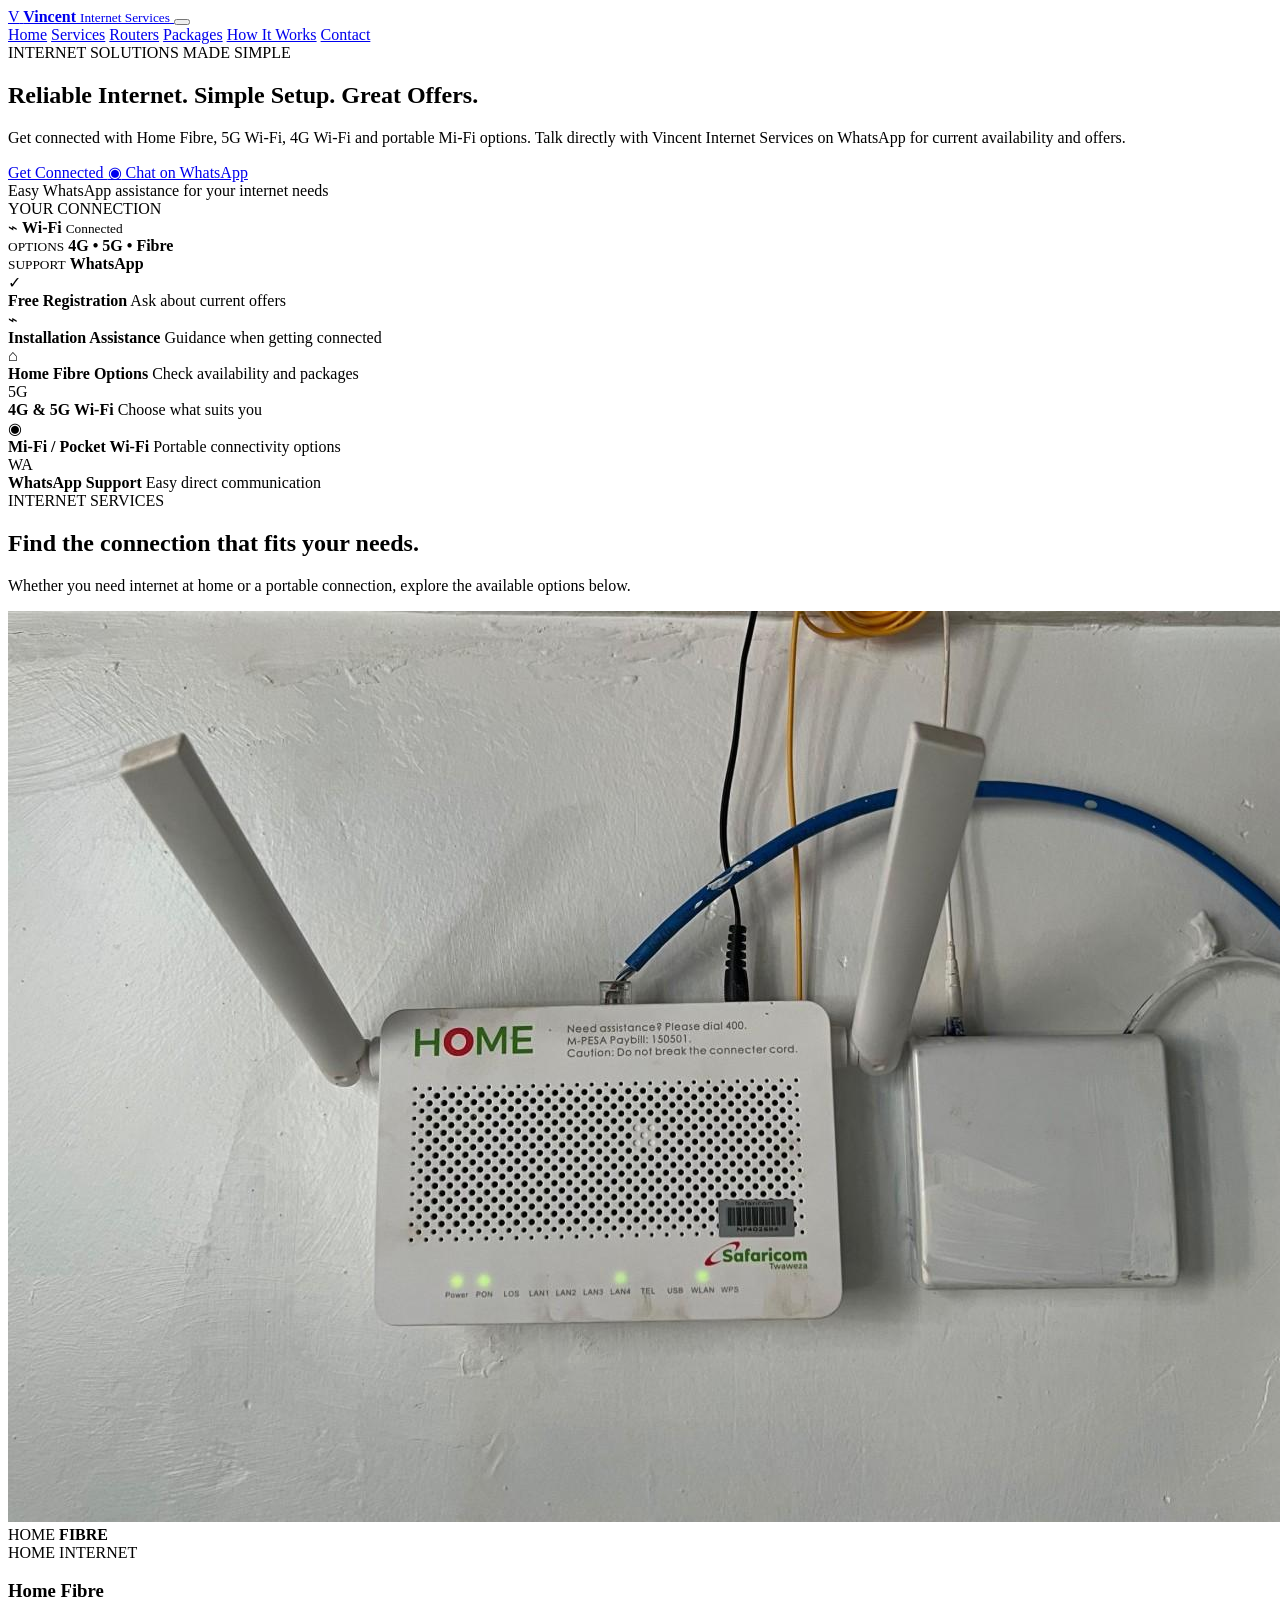
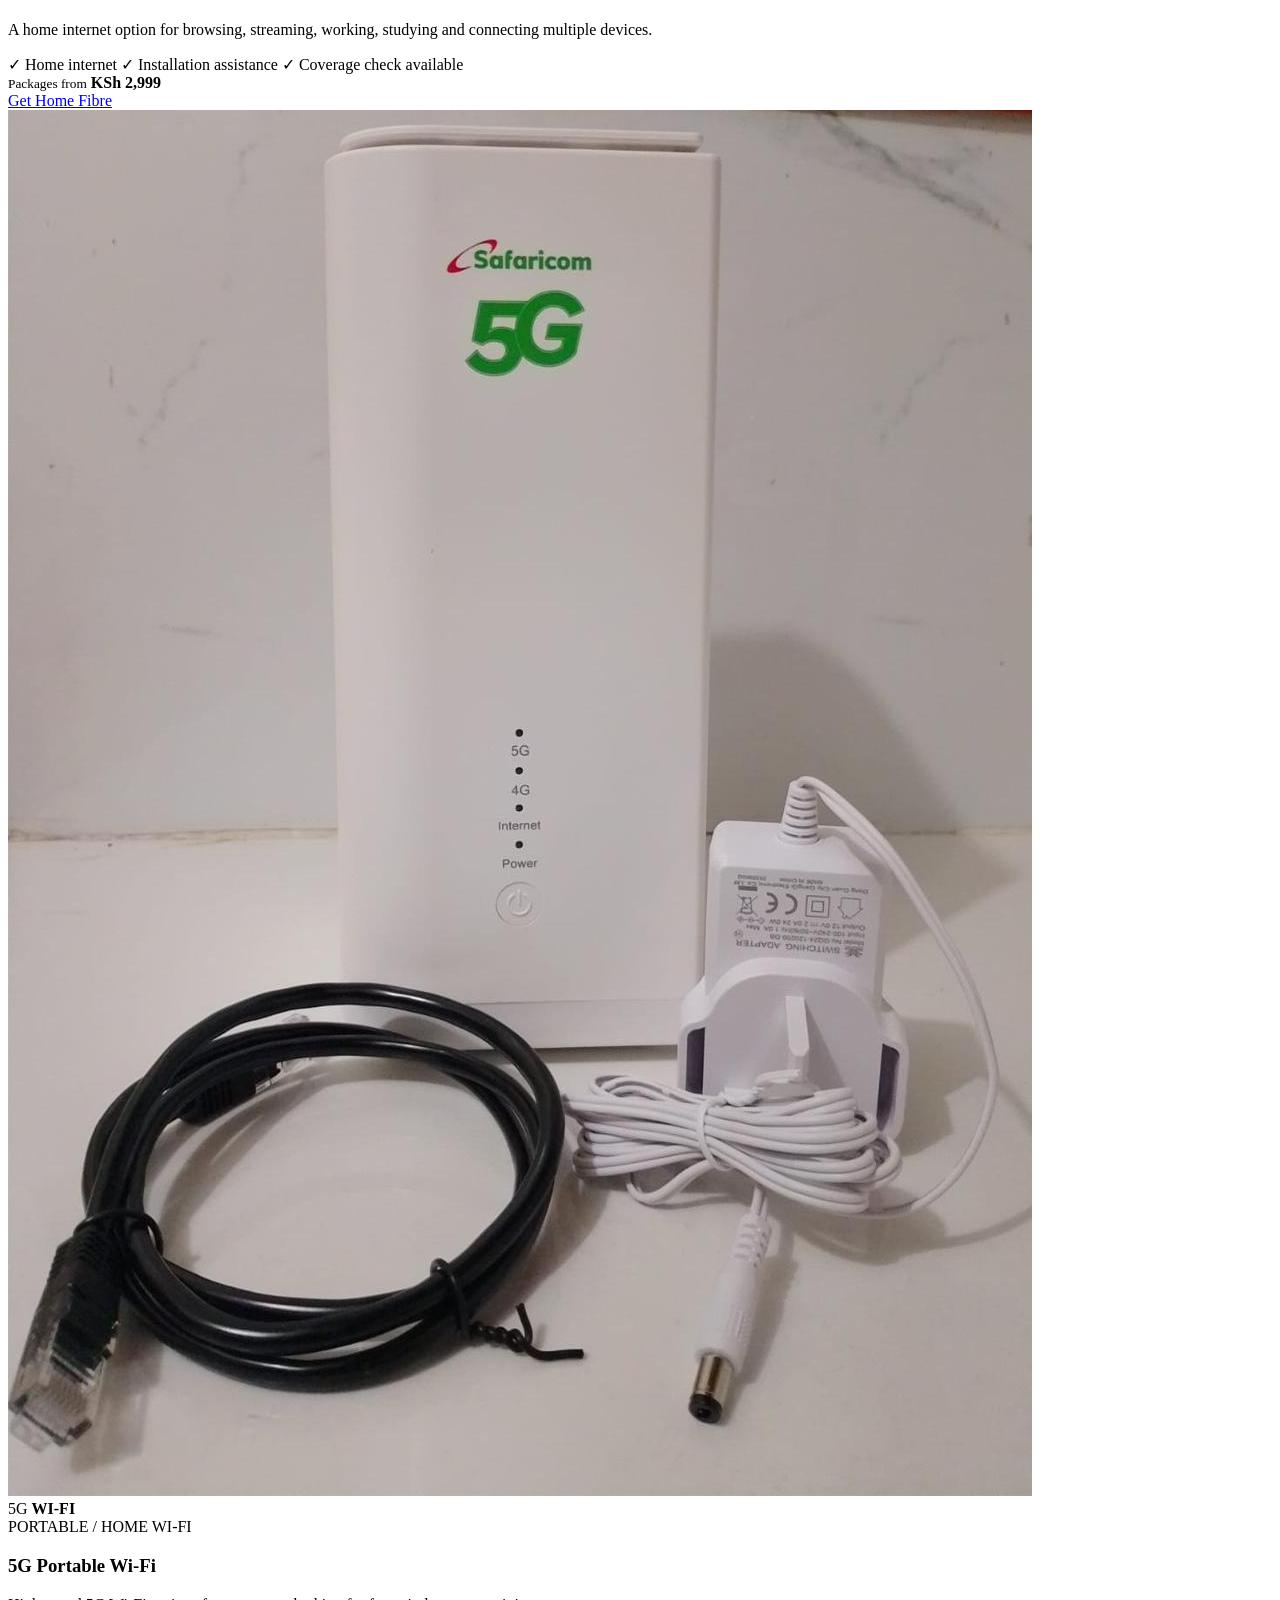
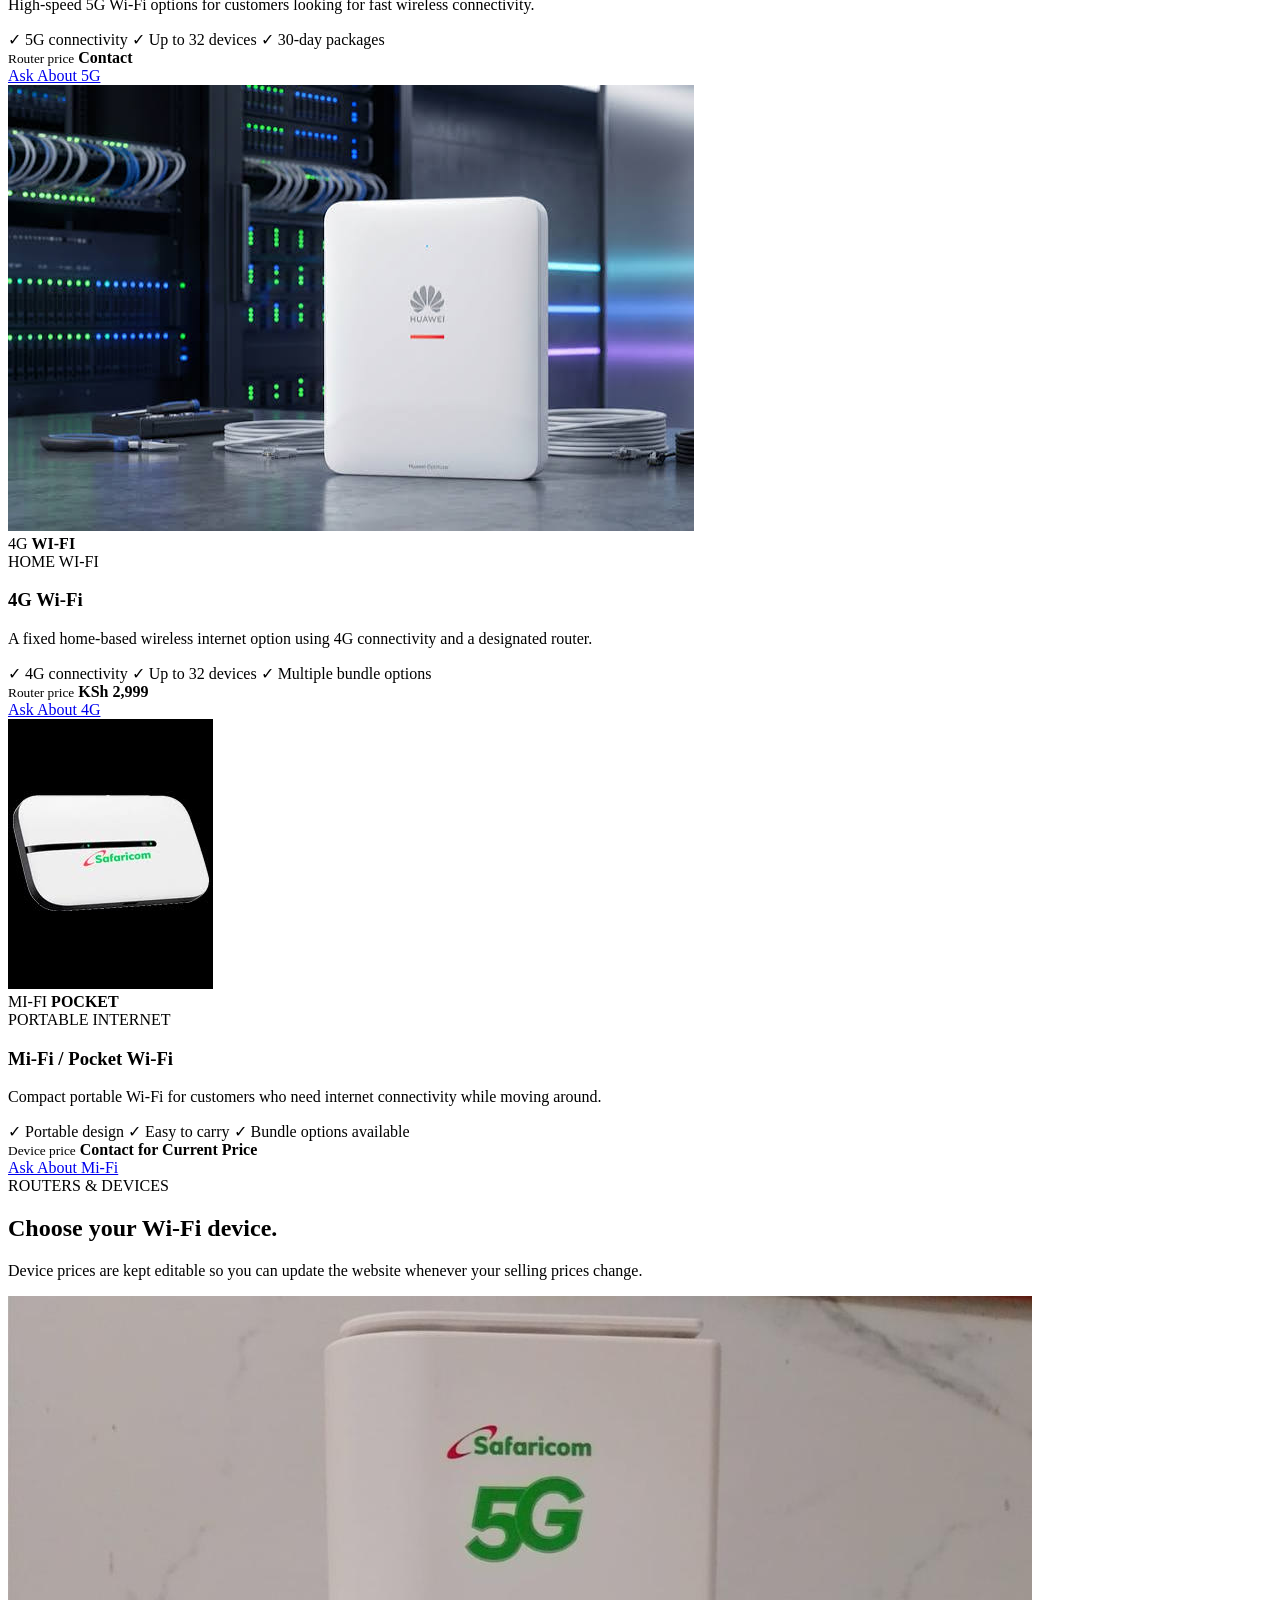
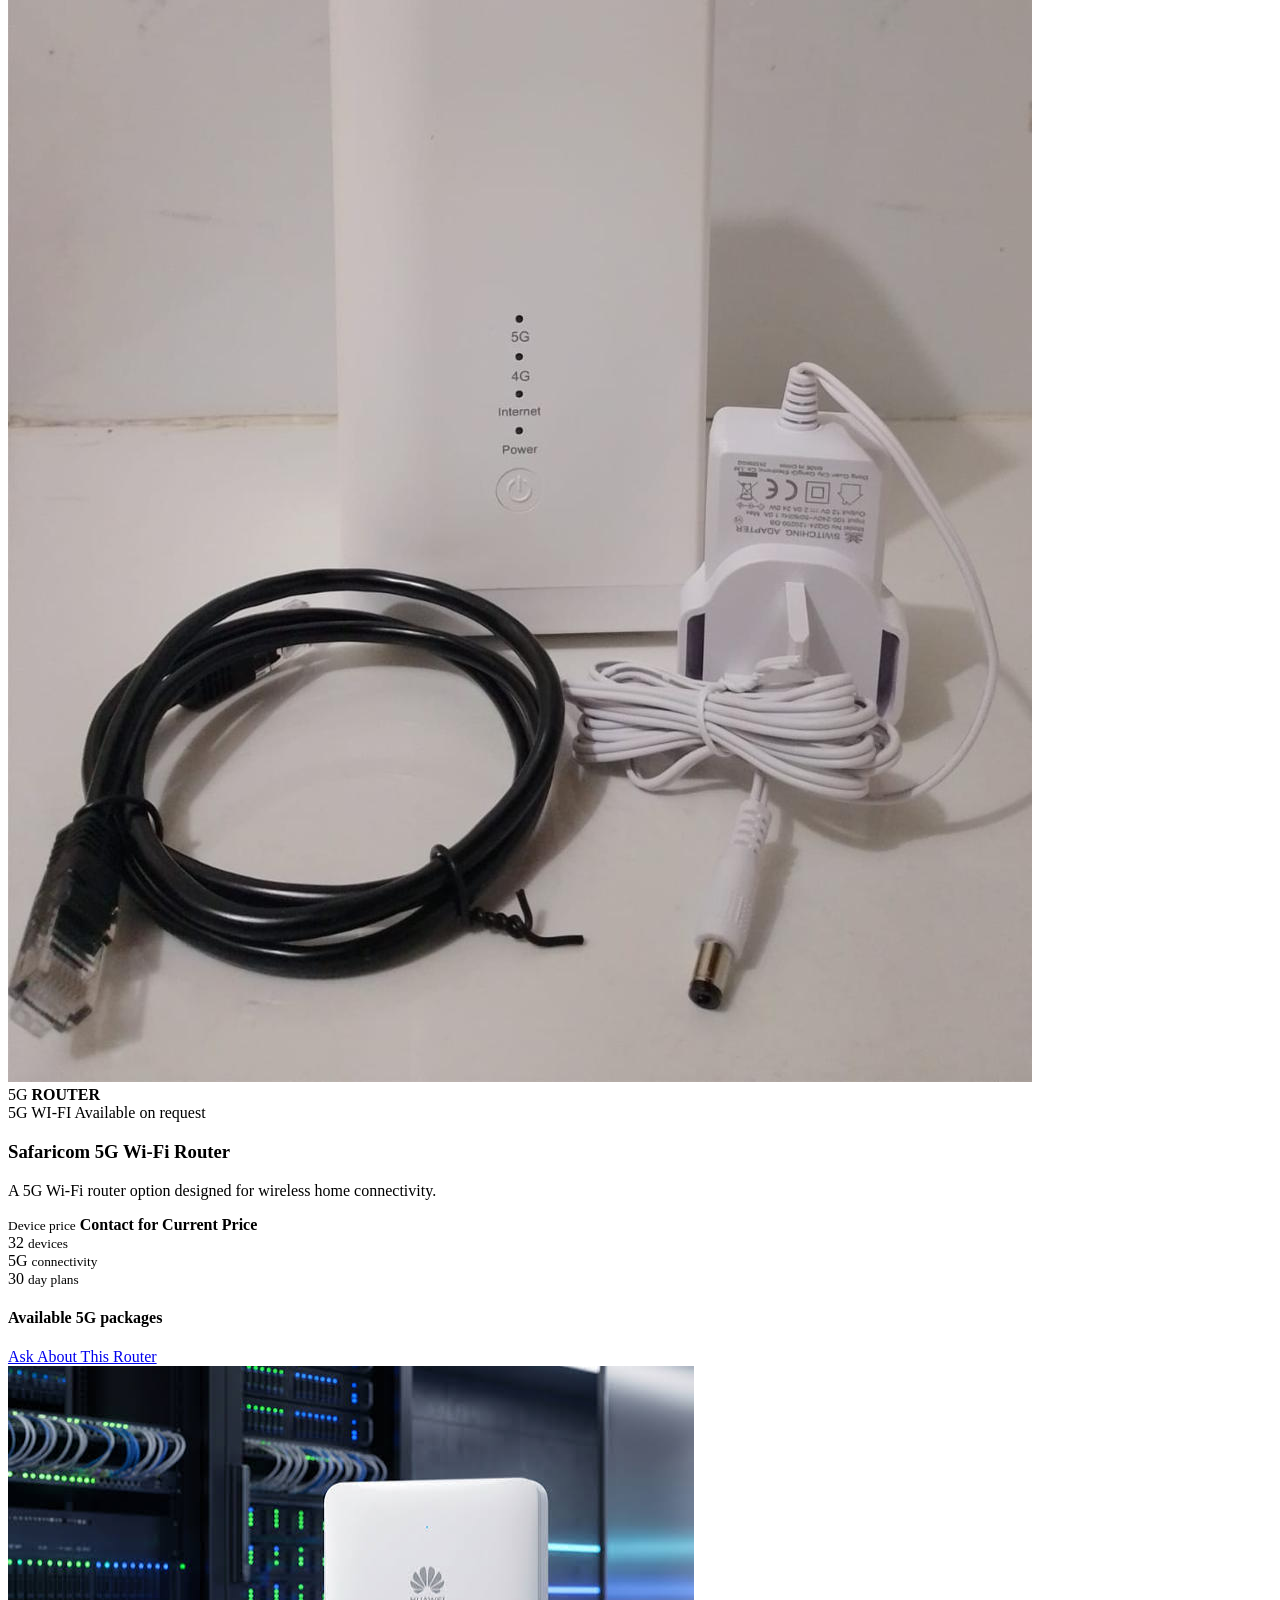
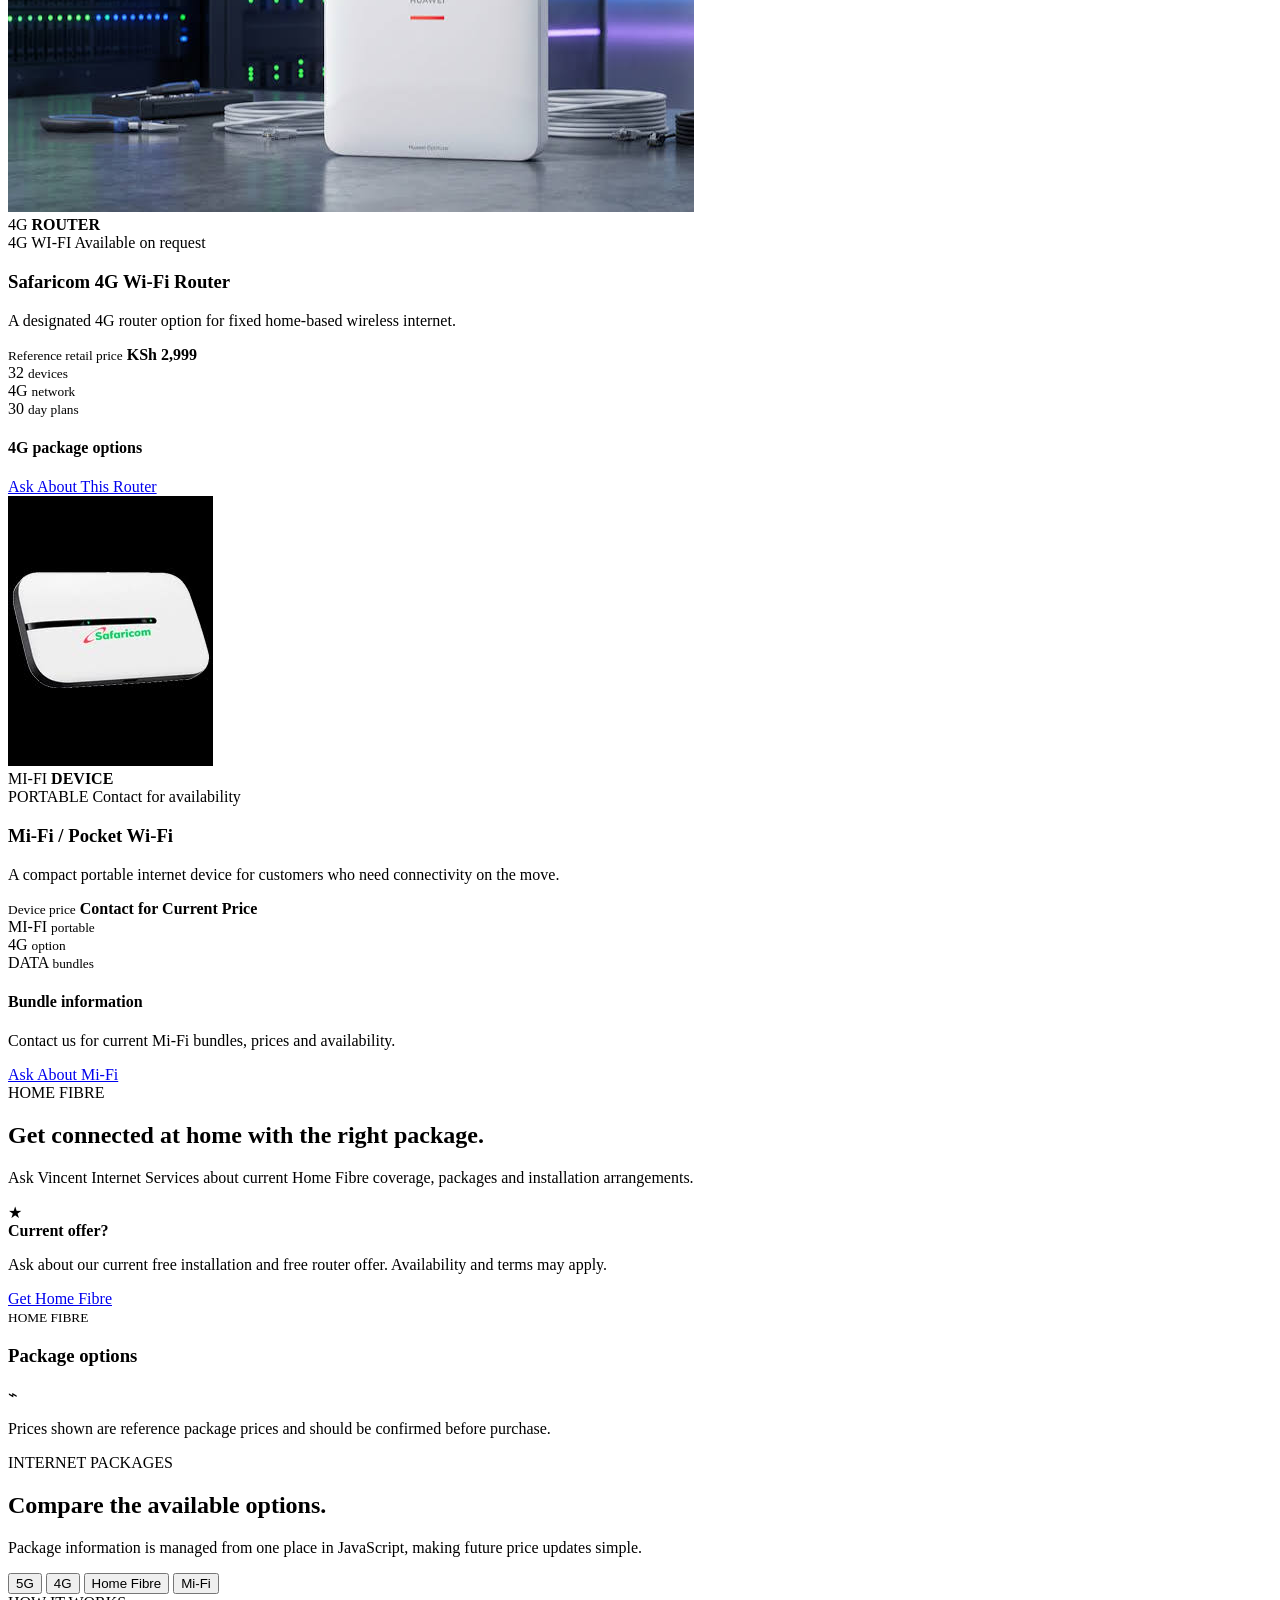
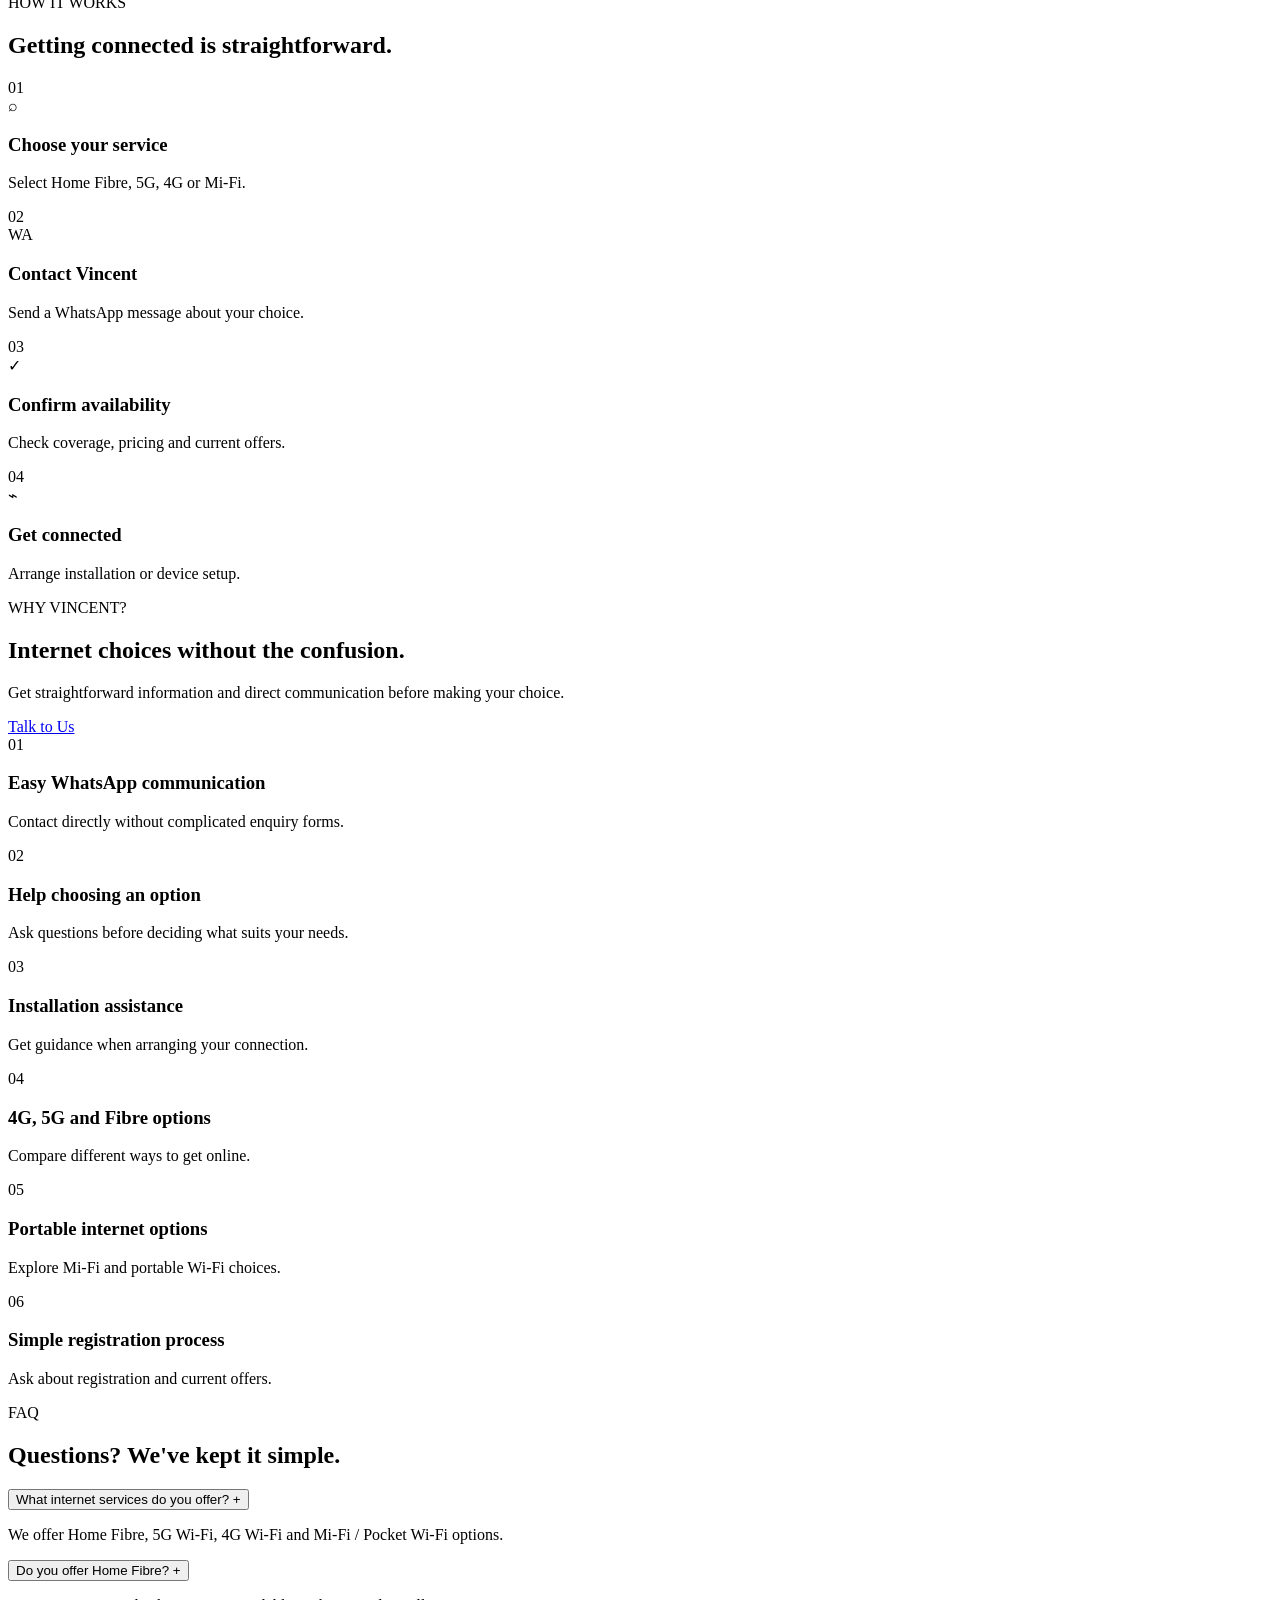
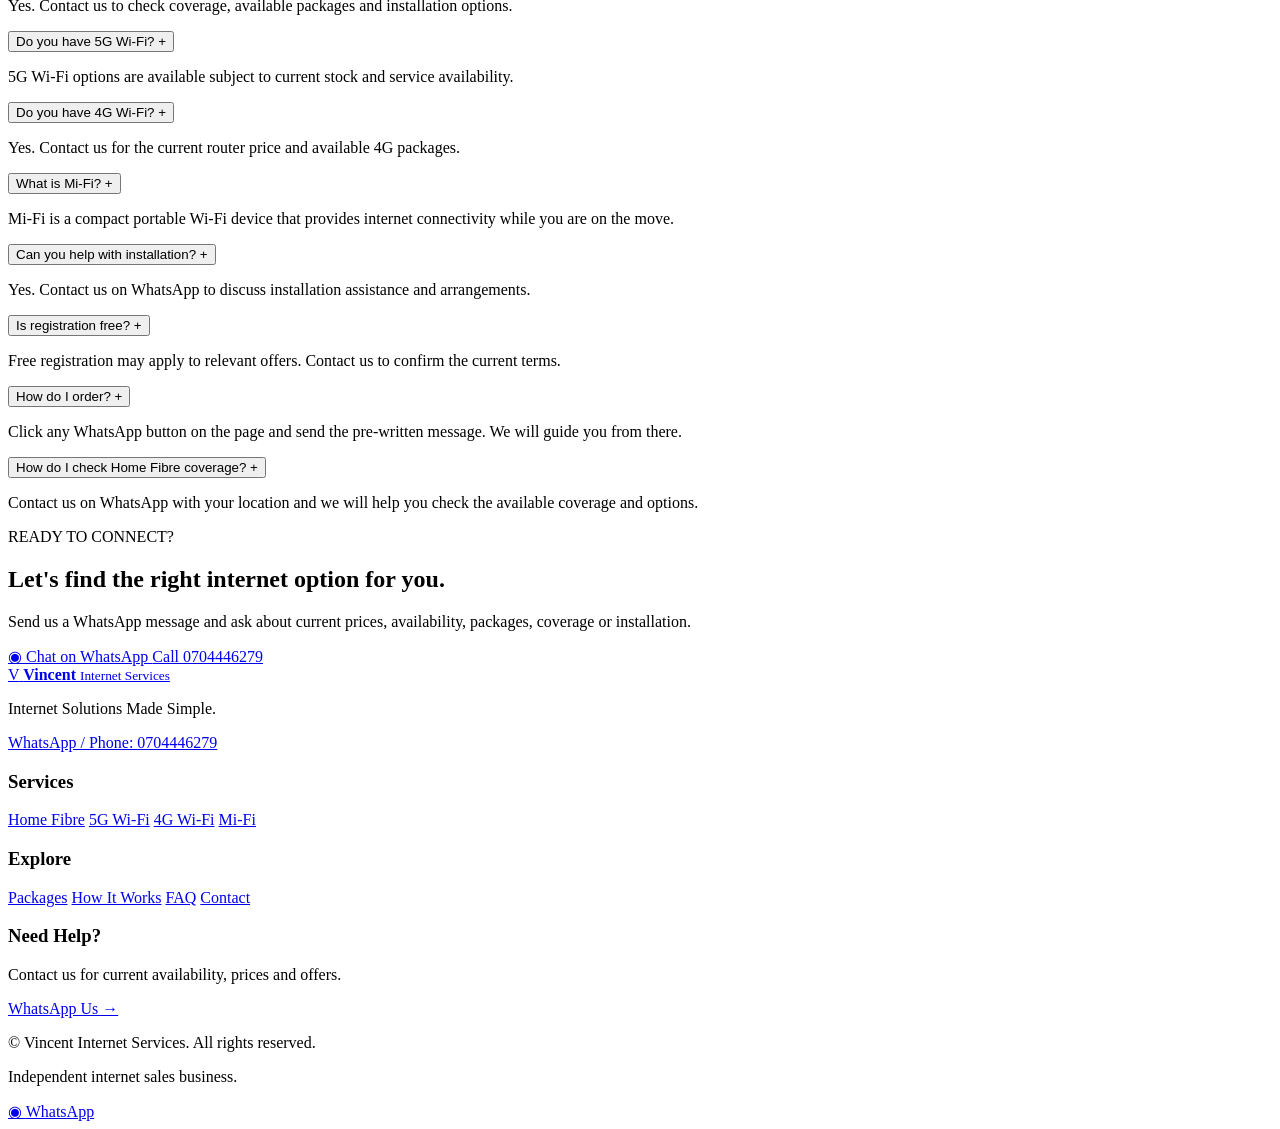
==== commit 1d7d60ce: "Update index.html" ====
--- a/vincentinternetservice/vincent internet services/index.html
+++ b/vincentinternetservice/vincent internet services/index.html
@@ -43,7 +43,7 @@
         Vincent Internet Services | Home Fibre, 4G & 5G Wi-Fi Kenya
     </title>
 
-    <link rel="stylesheet" href="style.css">
+    <link rel="stylesheet" href="css/style.css">
 </head>
 
 <body>
@@ -1604,7 +1604,7 @@
     </a>
 
 
-    <script src="script.js"></script>
+    <script src="js/script.js"></script>
 
 </body>
-</html>+</html>
